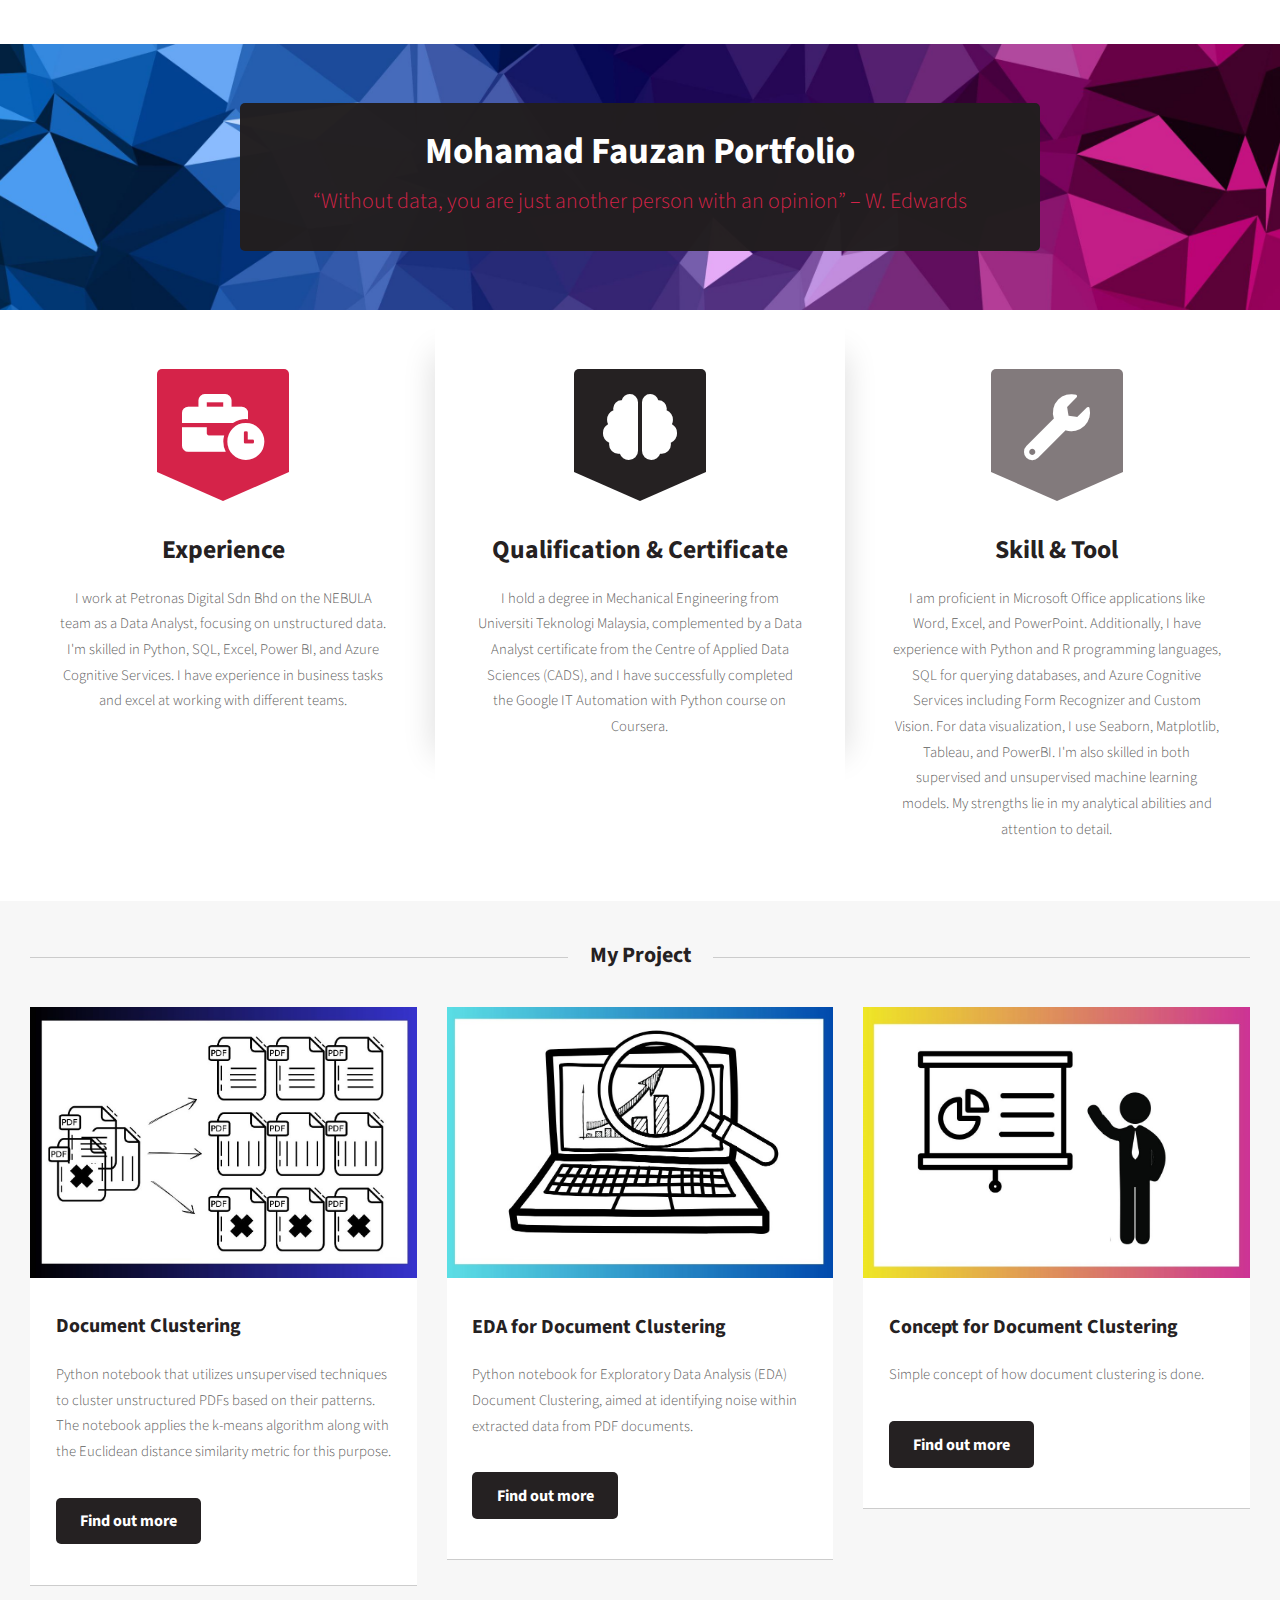
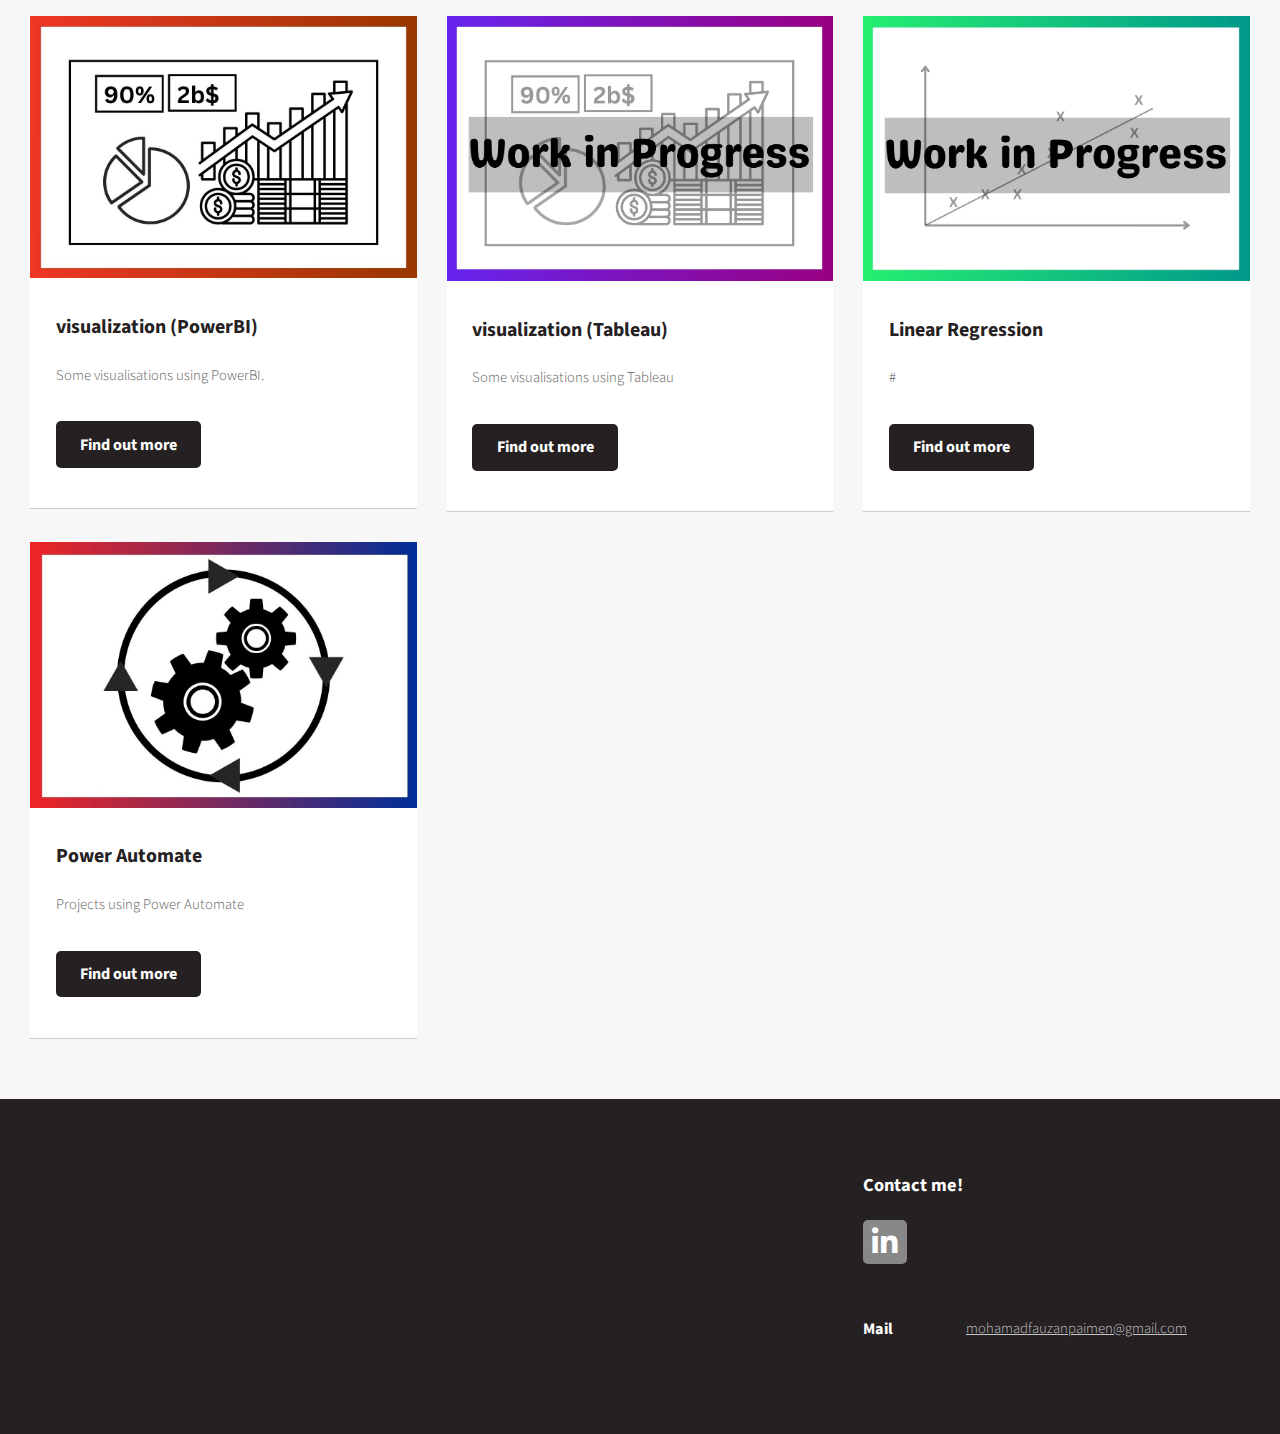
==== index.html @ 98f36741 "Add files via upload" ====
<!DOCTYPE HTML>
<!--
	Dopetrope by HTML5 UP
	html5up.net | @ajlkn
	Free for personal and commercial use under the CCA 3.0 license (html5up.net/license)
-->
<html>
	<head>
		<title>Fauzan's Portfolio</title>
		<meta charset="utf-8" />
		<meta name="viewport" content="width=device-width, initial-scale=1, user-scalable=no" />
		<link rel="stylesheet" href="assets/css/main.css" />
	</head>
	<body class="homepage is-preload">
		<div id="page-wrapper">

			<!-- Header -->
				<section id="header">
					<!-- Banner -->
						<section id="banner">
							<header>
								<h2>Mohamad Fauzan Portfolio</h2>
								<p>“Without data, you are just another person with an opinion” – W. Edwards</p>
							</header>
						</section>

					<!-- Intro -->
						<section id="intro" class="container">
							<div class="row">
								<div class="col-4 col-12-medium">
									<section class="first">
										<i class="icon solid featured fa-regular fa-business-time small-icon"></i>
										<header>
											<h2>Experience</h2>
										</header>
										<p>I work at Petronas Digital Sdn Bhd on the NEBULA team as a Data Analyst, focusing on unstructured data. I'm skilled in Python, SQL, Excel, Power BI, and Azure Cognitive Services. I have experience in business tasks and excel at working with different teams.</p>
									</section>
								</div>
								<div class="col-4 col-12-medium">
									<section class="middle">
										<i class="icon solid featured alt fa-sharp fa-solid fa-brain small-icon"></i>
										<header>
											<h2>Qualification & Certificate</h2>
										</header>
										<p>I hold a degree in Mechanical Engineering from Universiti Teknologi Malaysia, complemented by a Data Analyst certificate from the Centre of Applied Data Sciences (CADS), and I have successfully completed the Google IT Automation with Python course on Coursera.</p>
									</section>
								</div>
								<div class="col-4 col-12-medium">
									<section class="last">
										<i class="icon solid featured alt2 fa-wrench small-icon"></i>
										<header>
											<h2>Skill & Tool</h2>
										</header>
										<p>I am proficient in Microsoft Office applications like Word, Excel, and PowerPoint. Additionally, I have experience with Python and R programming languages, SQL for querying databases, and Azure Cognitive Services including Form Recognizer and Custom Vision. For data visualization, I use Seaborn, Matplotlib, Tableau, and PowerBI. I'm also skilled in both supervised and unsupervised machine learning models. My strengths lie in my analytical abilities and attention to detail.</p>
									</section>
								</div>
							</div>
						</section>

				</section>

			<!-- Main -->
				<section id="main">
					<div class="container">
						<div class="row">
							<div class="col-12">

								<!-- Portfolio -->
									<section>
										<header class="major">
											<h2>My Project</h2>
										</header>
										<div class="row">
											<div class="col-4 col-6-medium col-12-small">
												<section class="box">
													<a href="https://github.com/Fauzanpaimen/Clustering-a-PDF-form-based-on-text-and-coordinate/blob/main/README.md" class="image featured" target="_blank"><img src="images/pic02.jpg" alt="" /></a>
													<header>
														<h3>Document Clustering</h3>
													</header>
													<p>Python notebook that utilizes unsupervised techniques to cluster unstructured PDFs based on their patterns. The notebook applies the k-means algorithm along with the Euclidean distance similarity metric for this purpose.</p>
													<footer>
														<ul class="actions">
															<li><a href="https://github.com/Fauzanpaimen/Clustering-a-PDF-form-based-on-text-and-coordinate/blob/main/README.md" class="button alt" target="_blank">Find out more</a></li>
														</ul>
													</footer>
												</section>
											</div>
											<div class="col-4 col-6-medium col-12-small">
												<section class="box">
													<a href="https://github.com/Fauzanpaimen/Exploratory-Data-Analysis-Document-Clustering" class="image featured" target="_blank"><img src="images/pic03.jpg" alt="" /></a>
													<header>
														<h3>EDA for Document Clustering</h3>
													</header>
													<p>Python notebook for Exploratory Data Analysis (EDA) Document Clustering, aimed at identifying noise within extracted data from PDF documents.</p>
													<footer>
														<ul class="actions">
															<li><a href="https://github.com/Fauzanpaimen/Exploratory-Data-Analysis-Document-Clustering" class="button alt" target="_blank">Find out more</a></li>
														</ul>
													</footer>
												</section>
											</div>
											<div class="col-4 col-6-medium col-12-small">
												<section class="box">
													<a href="https://www.canva.com/design/DAF8WJlUKlk/ZVmdMDs8gLG-HhE18AHaGQ/view?utm_content=DAF8WJlUKlk&utm_campaign=designshare&utm_medium=link&utm_source=editor" class="image featured" target="_blank"><img src="images/pic04.jpg" alt="" /></a>
													<header>
														<h3>Concept for Document Clustering</h3>
													</header>
													<p>Simple concept of how document clustering is done.</p>
													<footer>
														<ul class="actions">
															<li><a href="https://www.canva.com/design/DAF8WJlUKlk/ZVmdMDs8gLG-HhE18AHaGQ/view?utm_content=DAF8WJlUKlk&utm_campaign=designshare&utm_medium=link&utm_source=editor" class="button alt" target="_blank">Find out more</a></li>
														</ul>
													</footer>
												</section>
											</div>
											<div class="col-4 col-6-medium col-12-small">
												<section class="box">
													<a href="#" class="image featured"><img src="images/pic05.jpg" alt="" /></a>
													<header>
														<h3>visualization (PowerBI)</h3>
													</header>
													<p>Some visualisations using PowerBI.</p>
													<footer>
														<ul class="actions">
															<li><a href="#" class="button alt">Find out more</a></li>
														</ul>
													</footer>
												</section>
											</div>
											<div class="col-4 col-6-medium col-12-small">
												<section class="box">
													<a href="#" class="image featured"><img src="images/pic06.jpg" alt="" /></a>
													<header>
														<h3>visualization (Tableau)</h3>
													</header>
													<p>Some visualisations using Tableau</p>
													<footer>
														<ul class="actions">
															<li><a href="#" class="button alt">Find out more</a></li>
														</ul>
													</footer>
												</section>
											</div>
											<div class="col-4 col-6-medium col-12-small">
												<section class="box">
													<a href="#" class="image featured"><img src="images/pic07.jpg" alt="" /></a>
													<header>
														<h3>Linear Regression</h3>
													</header>
													<p>#</p>
													<footer>
														<ul class="actions">
															<li><a href="#" class="button alt">Find out more</a></li>
														</ul>
													</footer>
												</section>
											</div>
											<div class="col-4 col-6-medium col-12-small">
												<section class="box">
													<a href="https://github.com/Fauzanpaimen/PowerAutomateprojects" class="image featured"><img src="images/pic07a.jpg" alt="" /></a>
													<header>
														<h3>Power Automate</h3>
													</header>
													<p>Projects using Power Automate</p>
													<footer>
														<ul class="actions">
															<li><a href="https://github.com/Fauzanpaimen/PowerAutomateprojects" class="button alt">Find out more</a></li>
														</ul>
													</footer>
												</section>
											</div>
										</div>
									</section>

							</div>
							<div class="col-12">

							
							</div>
						</div>
					</div>
				</section>

			<!-- Footer -->
				<section id="footer">
					<div class="container">
						<div class="row">
							<div class="col-8 col-12-medium">
					
							</div>
							<div class="col-4 col-12-medium">

							</div>
							<div class="col-4 col-6-medium col-12-small">

							</div>
							<div class="col-4 col-6-medium col-12-small">
								
							</div>
							<div class="col-4 col-12-medium">
								<section>
									<header>
										<h2>Contact me!</h2>
									</header>
									<ul class="social">
										<li><a class="icon brands fa-linkedin-in" href="https://www.linkedin.com/in/mohamadfauzanpaimen/" target="_blank"><span class="label" >LinkedIn</span></a></li>
									</ul>
									<ul class="contact">
										<li>
											<h3>Mail</h3>
											<p><a href="https://mail.google.com/mail/?view=cm&fs=1&to=mohamadfauzanpaimen@gmail.com" target="_blank">mohamadfauzanpaimen@gmail.com</a></p>
										</li>
									</ul>
								</section>
							</div>
							<div class="col-12">


							</div>
						</div>
					</div>
				</section>

		</div>

		<!-- Scripts -->
		    <script src="assets/js/jquery.min.js"></script>
			<script src="assets/js/jquery.dropotron.min.js"></script>
			<script src="assets/js/browser.min.js"></script>
			<script src="assets/js/breakpoints.min.js"></script>
			<script src="assets/js/util.js"></script>
			<script src="assets/js/main.js"></script>

	</body>
</html>
---- assets/css/main.css ----
@import url("fontawesome-all.min.css");
@import url("https://fonts.googleapis.com/css?family=Source+Sans+Pro:300,400,700,900,300italic");

/*
	Dopetrope by HTML5 UP
	html5up.net | @ajlkn
	Free for personal and commercial use under the CCA 3.0 license (html5up.net/license)
*/

html, body, div, span, applet, object,
iframe, h1, h2, h3, h4, h5, h6, p, blockquote,
pre, a, abbr, acronym, address, big, cite,
code, del, dfn, em, img, ins, kbd, q, s, samp,
small, strike, strong, sub, sup, tt, var, b,
u, i, center, dl, dt, dd, ol, ul, li, fieldset,
form, label, legend, table, caption, tbody,
tfoot, thead, tr, th, td, article, aside,
canvas, details, embed, figure, figcaption,
footer, header, hgroup, menu, output, ruby,
section, summary, time, mark, audio, video {
	margin: 0;
	padding: 0;
	border: 0;
	font-size: 100%;
	font: inherit;
	vertical-align: baseline;}

article, aside, details, figcaption, figure,
footer, header, hgroup, menu, section {
	display: block;}

body {
	line-height: 1;
}

ol, ul {
	list-style: none;
}

blockquote, q {
	quotes: none;
}

	blockquote:before, blockquote:after, q:before, q:after {
		content: '';
		content: none;
	}

table {
	border-collapse: collapse;
	border-spacing: 0;
}

body {
	-webkit-text-size-adjust: none;
}

mark {
	background-color: transparent;
	color: inherit;
}

input::-moz-focus-inner {
	border: 0;
	padding: 0;
}

input, select, textarea {
	-moz-appearance: none;
	-webkit-appearance: none;
	-ms-appearance: none;
	appearance: none;
}

/* Basic */

	html {
		box-sizing: border-box;
	}

	*, *:before, *:after {
		box-sizing: inherit;
	}

	body {
		background: #252122;
		background-image: url("images/bg02.png");
	}

		body.is-preload *, body.is-preload *:before, body.is-preload *:after {
			-moz-animation: none !important;
			-webkit-animation: none !important;
			-ms-animation: none !important;
			animation: none !important;
			-moz-transition: none !important;
			-webkit-transition: none !important;
			-ms-transition: none !important;
			transition: none !important;
		}

	body, input, textarea, select {
		font-family: 'Source Sans Pro';
		font-weight: 300;
		color: #5d5d5d;
		font-size: 14pt;
		line-height: 1.75em;
	}

	strong, b {
		color: #252122;
		font-weight: 400;
	}

	i, em {
		font-style: italic;
	}

	sub {
		position: relative;
		top: 0.5em;
		font-size: 0.8em;
	}

	sup {
		position: relative;
		top: -0.5em;
		font-size: 0.8em;
	}

	blockquote {
		border-left: solid 0.75em #dddddd;
		padding: 1em 0 1em 1.5em;
		font-style: italic;
	}

	h1, h2, h3, h4, h5, h6 {
		color: #252122;
		font-weight: 700;
	}

	h1 a, h2 a, h3 a, h4 a, h5 a, h6 a {
		color: inherit;
		text-decoration: none;
	}

	h2 {
		font-size: 1.5em;
	}

	h3 {
		font-size: 1.35em;
	}

	a {
		color: #d52349;
		text-decoration: underline;
	}

		a:hover {
			text-decoration: none;
		}

	br.clear {
		clear: both;
	}

	hr {
		border: 0;
		border-top: solid 1px #dddddd;
		height: 1px;
		margin: 2em 0 2em 0;
	}

	p, ul, ol, dl, table {
		margin-bottom: 2em;
	}

/* Container */

	.container {
		margin: 0 auto;
		max-width: 100%;
		width: 70em;
	}

		@media screen and (max-width: 1680px) {

			.container {
				width: 70em;
			}

		}

		@media screen and (max-width: 1280px) {

			.container {
				width: calc(100% - 60px);
			}

		}

		@media screen and (max-width: 980px) {

			.container {
				width: calc(100% - 80px);
			}

		}

		@media screen and (max-width: 736px) {

			.container {
				width: calc(100% - 40px);
			}

		}

/* Row */

	.row {
		display: flex;
		flex-wrap: wrap;
		box-sizing: border-box;
		align-items: stretch;
	}

		.row > * {
			box-sizing: border-box;
		}

		.row.gtr-uniform > * > :last-child {
			margin-bottom: 0;
		}

		.row.aln-left {
			justify-content: flex-start;
		}

		.row.aln-center {
			justify-content: center;
		}

		.row.aln-right {
			justify-content: flex-end;
		}

		.row.aln-top {
			align-items: flex-start;
		}

		.row.aln-middle {
			align-items: center;
		}

		.row.aln-bottom {
			align-items: flex-end;
		}

		.row > .imp {
			order: -1;
		}

		.row > .col-1 {
			width: 8.33333%;
		}

		.row > .off-1 {
			margin-left: 8.33333%;
		}

		.row > .col-2 {
			width: 16.66667%;
		}

		.row > .off-2 {
			margin-left: 16.66667%;
		}

		.row > .col-3 {
			width: 25%;
		}

		.row > .off-3 {
			margin-left: 25%;
		}

		.row > .col-4 {
			width: 33.33333%;
		}

		.row > .off-4 {
			margin-left: 33.33333%;
		}

		.row > .col-5 {
			width: 41.66667%;
		}

		.row > .off-5 {
			margin-left: 41.66667%;
		}

		.row > .col-6 {
			width: 50%;
		}

		.row > .off-6 {
			margin-left: 50%;
		}

		.row > .col-7 {
			width: 58.33333%;
		}

		.row > .off-7 {
			margin-left: 58.33333%;
		}

		.row > .col-8 {
			width: 66.66667%;
		}

		.row > .off-8 {
			margin-left: 66.66667%;
		}

		.row > .col-9 {
			width: 75%;
		}

		.row > .off-9 {
			margin-left: 75%;
		}

		.row > .col-10 {
			width: 83.33333%;
		}

		.row > .off-10 {
			margin-left: 83.33333%;
		}

		.row > .col-11 {
			width: 91.66667%;
		}

		.row > .off-11 {
			margin-left: 91.66667%;
		}

		.row > .col-12 {
			width: 100%;
		}

		.row > .off-12 {
			margin-left: 100%;
		}

		.row.gtr-0 {
			margin-top: 0px;
			margin-left: 0px;
		}

			.row.gtr-0 > * {
				padding: 0px 0 0 0px;
			}

			.row.gtr-0.gtr-uniform {
				margin-top: 0px;
			}

				.row.gtr-0.gtr-uniform > * {
					padding-top: 0px;
				}

		.row.gtr-25 {
			margin-top: -12.5px;
			margin-left: -12.5px;
		}

			.row.gtr-25 > * {
				padding: 12.5px 0 0 12.5px;
			}

			.row.gtr-25.gtr-uniform {
				margin-top: -12.5px;
			}

				.row.gtr-25.gtr-uniform > * {
					padding-top: 12.5px;
				}

		.row.gtr-50 {
			margin-top: -25px;
			margin-left: -25px;
		}

			.row.gtr-50 > * {
				padding: 25px 0 0 25px;
			}

			.row.gtr-50.gtr-uniform {
				margin-top: -25px;
			}

				.row.gtr-50.gtr-uniform > * {
					padding-top: 25px;
				}

		.row {
			margin-top: -50px;
			margin-left: -50px;
		}

			.row > * {
				padding: 50px 0 0 50px;
			}

			.row.gtr-uniform {
				margin-top: -50px;
			}

				.row.gtr-uniform > * {
					padding-top: 50px;
				}

		.row.gtr-150 {
			margin-top: -75px;
			margin-left: -75px;
		}

			.row.gtr-150 > * {
				padding: 75px 0 0 75px;
			}

			.row.gtr-150.gtr-uniform {
				margin-top: -75px;
			}

				.row.gtr-150.gtr-uniform > * {
					padding-top: 75px;
				}

		.row.gtr-200 {
			margin-top: -100px;
			margin-left: -100px;
		}

			.row.gtr-200 > * {
				padding: 100px 0 0 100px;
			}

			.row.gtr-200.gtr-uniform {
				margin-top: -100px;
			}

				.row.gtr-200.gtr-uniform > * {
					padding-top: 100px;
				}

		@media screen and (max-width: 1680px) {

			.row {
				display: flex;
				flex-wrap: wrap;
				box-sizing: border-box;
				align-items: stretch;
			}

				.row > * {
					box-sizing: border-box;
				}

				.row.gtr-uniform > * > :last-child {
					margin-bottom: 0;
				}

				.row.aln-left {
					justify-content: flex-start;
				}

				.row.aln-center {
					justify-content: center;
				}

				.row.aln-right {
					justify-content: flex-end;
				}

				.row.aln-top {
					align-items: flex-start;
				}

				.row.aln-middle {
					align-items: center;
				}

				.row.aln-bottom {
					align-items: flex-end;
				}

				.row > .imp-xlarge {
					order: -1;
				}

				.row > .col-1-xlarge {
					width: 8.33333%;
				}

				.row > .off-1-xlarge {
					margin-left: 8.33333%;
				}

				.row > .col-2-xlarge {
					width: 16.66667%;
				}

				.row > .off-2-xlarge {
					margin-left: 16.66667%;
				}

				.row > .col-3-xlarge {
					width: 25%;
				}

				.row > .off-3-xlarge {
					margin-left: 25%;
				}

				.row > .col-4-xlarge {
					width: 33.33333%;
				}

				.row > .off-4-xlarge {
					margin-left: 33.33333%;
				}

				.row > .col-5-xlarge {
					width: 41.66667%;
				}

				.row > .off-5-xlarge {
					margin-left: 41.66667%;
				}

				.row > .col-6-xlarge {
					width: 50%;
				}

				.row > .off-6-xlarge {
					margin-left: 50%;
				}

				.row > .col-7-xlarge {
					width: 58.33333%;
				}

				.row > .off-7-xlarge {
					margin-left: 58.33333%;
				}

				.row > .col-8-xlarge {
					width: 66.66667%;
				}

				.row > .off-8-xlarge {
					margin-left: 66.66667%;
				}

				.row > .col-9-xlarge {
					width: 75%;
				}

				.row > .off-9-xlarge {
					margin-left: 75%;
				}

				.row > .col-10-xlarge {
					width: 83.33333%;
				}

				.row > .off-10-xlarge {
					margin-left: 83.33333%;
				}

				.row > .col-11-xlarge {
					width: 91.66667%;
				}

				.row > .off-11-xlarge {
					margin-left: 91.66667%;
				}

				.row > .col-12-xlarge {
					width: 100%;
				}

				.row > .off-12-xlarge {
					margin-left: 100%;
				}

				.row.gtr-0 {
					margin-top: 0px;
					margin-left: 0px;
				}

					.row.gtr-0 > * {
						padding: 0px 0 0 0px;
					}

					.row.gtr-0.gtr-uniform {
						margin-top: 0px;
					}

						.row.gtr-0.gtr-uniform > * {
							padding-top: 0px;
						}

				.row.gtr-25 {
					margin-top: -12.5px;
					margin-left: -12.5px;
				}

					.row.gtr-25 > * {
						padding: 12.5px 0 0 12.5px;
					}

					.row.gtr-25.gtr-uniform {
						margin-top: -12.5px;
					}

						.row.gtr-25.gtr-uniform > * {
							padding-top: 12.5px;
						}

				.row.gtr-50 {
					margin-top: -25px;
					margin-left: -25px;
				}

					.row.gtr-50 > * {
						padding: 25px 0 0 25px;
					}

					.row.gtr-50.gtr-uniform {
						margin-top: -25px;
					}

						.row.gtr-50.gtr-uniform > * {
							padding-top: 25px;
						}

				.row {
					margin-top: -50px;
					margin-left: -50px;
				}

					.row > * {
						padding: 50px 0 0 50px;
					}

					.row.gtr-uniform {
						margin-top: -50px;
					}

						.row.gtr-uniform > * {
							padding-top: 50px;
						}

				.row.gtr-150 {
					margin-top: -75px;
					margin-left: -75px;
				}

					.row.gtr-150 > * {
						padding: 75px 0 0 75px;
					}

					.row.gtr-150.gtr-uniform {
						margin-top: -75px;
					}

						.row.gtr-150.gtr-uniform > * {
							padding-top: 75px;
						}

				.row.gtr-200 {
					margin-top: -100px;
					margin-left: -100px;
				}

					.row.gtr-200 > * {
						padding: 100px 0 0 100px;
					}

					.row.gtr-200.gtr-uniform {
						margin-top: -100px;
					}

						.row.gtr-200.gtr-uniform > * {
							padding-top: 100px;
						}

		}

		@media screen and (max-width: 1280px) {

			.row {
				display: flex;
				flex-wrap: wrap;
				box-sizing: border-box;
				align-items: stretch;
			}

				.row > * {
					box-sizing: border-box;
				}

				.row.gtr-uniform > * > :last-child {
					margin-bottom: 0;
				}

				.row.aln-left {
					justify-content: flex-start;
				}

				.row.aln-center {
					justify-content: center;
				}

				.row.aln-right {
					justify-content: flex-end;
				}

				.row.aln-top {
					align-items: flex-start;
				}

				.row.aln-middle {
					align-items: center;
				}

				.row.aln-bottom {
					align-items: flex-end;
				}

				.row > .imp-large {
					order: -1;
				}

				.row > .col-1-large {
					width: 8.33333%;
				}

				.row > .off-1-large {
					margin-left: 8.33333%;
				}

				.row > .col-2-large {
					width: 16.66667%;
				}

				.row > .off-2-large {
					margin-left: 16.66667%;
				}

				.row > .col-3-large {
					width: 25%;
				}

				.row > .off-3-large {
					margin-left: 25%;
				}

				.row > .col-4-large {
					width: 33.33333%;
				}

				.row > .off-4-large {
					margin-left: 33.33333%;
				}

				.row > .col-5-large {
					width: 41.66667%;
				}

				.row > .off-5-large {
					margin-left: 41.66667%;
				}

				.row > .col-6-large {
					width: 50%;
				}

				.row > .off-6-large {
					margin-left: 50%;
				}

				.row > .col-7-large {
					width: 58.33333%;
				}

				.row > .off-7-large {
					margin-left: 58.33333%;
				}

				.row > .col-8-large {
					width: 66.66667%;
				}

				.row > .off-8-large {
					margin-left: 66.66667%;
				}

				.row > .col-9-large {
					width: 75%;
				}

				.row > .off-9-large {
					margin-left: 75%;
				}

				.row > .col-10-large {
					width: 83.33333%;
				}

				.row > .off-10-large {
					margin-left: 83.33333%;
				}

				.row > .col-11-large {
					width: 91.66667%;
				}

				.row > .off-11-large {
					margin-left: 91.66667%;
				}

				.row > .col-12-large {
					width: 100%;
				}

				.row > .off-12-large {
					margin-left: 100%;
				}

				.row.gtr-0 {
					margin-top: 0px;
					margin-left: 0px;
				}

					.row.gtr-0 > * {
						padding: 0px 0 0 0px;
					}

					.row.gtr-0.gtr-uniform {
						margin-top: 0px;
					}

						.row.gtr-0.gtr-uniform > * {
							padding-top: 0px;
						}

				.row.gtr-25 {
					margin-top: -7.5px;
					margin-left: -7.5px;
				}

					.row.gtr-25 > * {
						padding: 7.5px 0 0 7.5px;
					}

					.row.gtr-25.gtr-uniform {
						margin-top: -7.5px;
					}

						.row.gtr-25.gtr-uniform > * {
							padding-top: 7.5px;
						}

				.row.gtr-50 {
					margin-top: -15px;
					margin-left: -15px;
				}

					.row.gtr-50 > * {
						padding: 15px 0 0 15px;
					}

					.row.gtr-50.gtr-uniform {
						margin-top: -15px;
					}

						.row.gtr-50.gtr-uniform > * {
							padding-top: 15px;
						}

				.row {
					margin-top: -30px;
					margin-left: -30px;
				}

					.row > * {
						padding: 30px 0 0 30px;
					}

					.row.gtr-uniform {
						margin-top: -30px;
					}

						.row.gtr-uniform > * {
							padding-top: 30px;
						}

				.row.gtr-150 {
					margin-top: -45px;
					margin-left: -45px;
				}

					.row.gtr-150 > * {
						padding: 45px 0 0 45px;
					}

					.row.gtr-150.gtr-uniform {
						margin-top: -45px;
					}

						.row.gtr-150.gtr-uniform > * {
							padding-top: 45px;
						}

				.row.gtr-200 {
					margin-top: -60px;
					margin-left: -60px;
				}

					.row.gtr-200 > * {
						padding: 60px 0 0 60px;
					}

					.row.gtr-200.gtr-uniform {
						margin-top: -60px;
					}

						.row.gtr-200.gtr-uniform > * {
							padding-top: 60px;
						}

		}

		@media screen and (max-width: 980px) {

			.row {
				display: flex;
				flex-wrap: wrap;
				box-sizing: border-box;
				align-items: stretch;
			}

				.row > * {
					box-sizing: border-box;
				}

				.row.gtr-uniform > * > :last-child {
					margin-bottom: 0;
				}

				.row.aln-left {
					justify-content: flex-start;
				}

				.row.aln-center {
					justify-content: center;
				}

				.row.aln-right {
					justify-content: flex-end;
				}

				.row.aln-top {
					align-items: flex-start;
				}

				.row.aln-middle {
					align-items: center;
				}

				.row.aln-bottom {
					align-items: flex-end;
				}

				.row > .imp-medium {
					order: -1;
				}

				.row > .col-1-medium {
					width: 8.33333%;
				}

				.row > .off-1-medium {
					margin-left: 8.33333%;
				}

				.row > .col-2-medium {
					width: 16.66667%;
				}

				.row > .off-2-medium {
					margin-left: 16.66667%;
				}

				.row > .col-3-medium {
					width: 25%;
				}

				.row > .off-3-medium {
					margin-left: 25%;
				}

				.row > .col-4-medium {
					width: 33.33333%;
				}

				.row > .off-4-medium {
					margin-left: 33.33333%;
				}

				.row > .col-5-medium {
					width: 41.66667%;
				}

				.row > .off-5-medium {
					margin-left: 41.66667%;
				}

				.row > .col-6-medium {
					width: 50%;
				}

				.row > .off-6-medium {
					margin-left: 50%;
				}

				.row > .col-7-medium {
					width: 58.33333%;
				}

				.row > .off-7-medium {
					margin-left: 58.33333%;
				}

				.row > .col-8-medium {
					width: 66.66667%;
				}

				.row > .off-8-medium {
					margin-left: 66.66667%;
				}

				.row > .col-9-medium {
					width: 75%;
				}

				.row > .off-9-medium {
					margin-left: 75%;
				}

				.row > .col-10-medium {
					width: 83.33333%;
				}

				.row > .off-10-medium {
					margin-left: 83.33333%;
				}

				.row > .col-11-medium {
					width: 91.66667%;
				}

				.row > .off-11-medium {
					margin-left: 91.66667%;
				}

				.row > .col-12-medium {
					width: 100%;
				}

				.row > .off-12-medium {
					margin-left: 100%;
				}

				.row.gtr-0 {
					margin-top: 0px;
					margin-left: 0px;
				}

					.row.gtr-0 > * {
						padding: 0px 0 0 0px;
					}

					.row.gtr-0.gtr-uniform {
						margin-top: 0px;
					}

						.row.gtr-0.gtr-uniform > * {
							padding-top: 0px;
						}

				.row.gtr-25 {
					margin-top: -10px;
					margin-left: -10px;
				}

					.row.gtr-25 > * {
						padding: 10px 0 0 10px;
					}

					.row.gtr-25.gtr-uniform {
						margin-top: -10px;
					}

						.row.gtr-25.gtr-uniform > * {
							padding-top: 10px;
						}

				.row.gtr-50 {
					margin-top: -20px;
					margin-left: -20px;
				}

					.row.gtr-50 > * {
						padding: 20px 0 0 20px;
					}

					.row.gtr-50.gtr-uniform {
						margin-top: -20px;
					}

						.row.gtr-50.gtr-uniform > * {
							padding-top: 20px;
						}

				.row {
					margin-top: -40px;
					margin-left: -40px;
				}

					.row > * {
						padding: 40px 0 0 40px;
					}

					.row.gtr-uniform {
						margin-top: -40px;
					}

						.row.gtr-uniform > * {
							padding-top: 40px;
						}

				.row.gtr-150 {
					margin-top: -60px;
					margin-left: -60px;
				}

					.row.gtr-150 > * {
						padding: 60px 0 0 60px;
					}

					.row.gtr-150.gtr-uniform {
						margin-top: -60px;
					}

						.row.gtr-150.gtr-uniform > * {
							padding-top: 60px;
						}

				.row.gtr-200 {
					margin-top: -80px;
					margin-left: -80px;
				}

					.row.gtr-200 > * {
						padding: 80px 0 0 80px;
					}

					.row.gtr-200.gtr-uniform {
						margin-top: -80px;
					}

						.row.gtr-200.gtr-uniform > * {
							padding-top: 80px;
						}

		}

		@media screen and (max-width: 736px) {

			.row {
				display: flex;
				flex-wrap: wrap;
				box-sizing: border-box;
				align-items: stretch;
			}

				.row > * {
					box-sizing: border-box;
				}

				.row.gtr-uniform > * > :last-child {
					margin-bottom: 0;
				}

				.row.aln-left {
					justify-content: flex-start;
				}

				.row.aln-center {
					justify-content: center;
				}

				.row.aln-right {
					justify-content: flex-end;
				}

				.row.aln-top {
					align-items: flex-start;
				}

				.row.aln-middle {
					align-items: center;
				}

				.row.aln-bottom {
					align-items: flex-end;
				}

				.row > .imp-small {
					order: -1;
				}

				.row > .col-1-small {
					width: 8.33333%;
				}

				.row > .off-1-small {
					margin-left: 8.33333%;
				}

				.row > .col-2-small {
					width: 16.66667%;
				}

				.row > .off-2-small {
					margin-left: 16.66667%;
				}

				.row > .col-3-small {
					width: 25%;
				}

				.row > .off-3-small {
					margin-left: 25%;
				}

				.row > .col-4-small {
					width: 33.33333%;
				}

				.row > .off-4-small {
					margin-left: 33.33333%;
				}

				.row > .col-5-small {
					width: 41.66667%;
				}

				.row > .off-5-small {
					margin-left: 41.66667%;
				}

				.row > .col-6-small {
					width: 50%;
				}

				.row > .off-6-small {
					margin-left: 50%;
				}

				.row > .col-7-small {
					width: 58.33333%;
				}

				.row > .off-7-small {
					margin-left: 58.33333%;
				}

				.row > .col-8-small {
					width: 66.66667%;
				}

				.row > .off-8-small {
					margin-left: 66.66667%;
				}

				.row > .col-9-small {
					width: 75%;
				}

				.row > .off-9-small {
					margin-left: 75%;
				}

				.row > .col-10-small {
					width: 83.33333%;
				}

				.row > .off-10-small {
					margin-left: 83.33333%;
				}

				.row > .col-11-small {
					width: 91.66667%;
				}

				.row > .off-11-small {
					margin-left: 91.66667%;
				}

				.row > .col-12-small {
					width: 100%;
				}

				.row > .off-12-small {
					margin-left: 100%;
				}

				.row.gtr-0 {
					margin-top: 0px;
					margin-left: 0px;
				}

					.row.gtr-0 > * {
						padding: 0px 0 0 0px;
					}

					.row.gtr-0.gtr-uniform {
						margin-top: 0px;
					}

						.row.gtr-0.gtr-uniform > * {
							padding-top: 0px;
						}

				.row.gtr-25 {
					margin-top: -5px;
					margin-left: -5px;
				}

					.row.gtr-25 > * {
						padding: 5px 0 0 5px;
					}

					.row.gtr-25.gtr-uniform {
						margin-top: -5px;
					}

						.row.gtr-25.gtr-uniform > * {
							padding-top: 5px;
						}

				.row.gtr-50 {
					margin-top: -10px;
					margin-left: -10px;
				}

					.row.gtr-50 > * {
						padding: 10px 0 0 10px;
					}

					.row.gtr-50.gtr-uniform {
						margin-top: -10px;
					}

						.row.gtr-50.gtr-uniform > * {
							padding-top: 10px;
						}

				.row {
					margin-top: -20px;
					margin-left: -20px;
				}

					.row > * {
						padding: 20px 0 0 20px;
					}

					.row.gtr-uniform {
						margin-top: -20px;
					}

						.row.gtr-uniform > * {
							padding-top: 20px;
						}

				.row.gtr-150 {
					margin-top: -30px;
					margin-left: -30px;
				}

					.row.gtr-150 > * {
						padding: 30px 0 0 30px;
					}

					.row.gtr-150.gtr-uniform {
						margin-top: -30px;
					}

						.row.gtr-150.gtr-uniform > * {
							padding-top: 30px;
						}

				.row.gtr-200 {
					margin-top: -40px;
					margin-left: -40px;
				}

					.row.gtr-200 > * {
						padding: 40px 0 0 40px;
					}

					.row.gtr-200.gtr-uniform {
						margin-top: -40px;
					}

						.row.gtr-200.gtr-uniform > * {
							padding-top: 40px;
						}

		}

/* Form */

	form label {
		display: block;
		color: #252122;
		font-weight: 400;
		margin: 0 0 0.5em 0;
	}

	form input[type=text],
	form input[type=email],
	form input[type=password],
	form select,
	form textarea {
		-webkit-appearance: none;
		display: block;
		border: 0;
		padding: 0.75em 1em;
		font-size: 1em;
		border-radius: 5px;
		border: solid 1px #dddddd;
		background: #fff;
		width: 100%;
	}

		form input[type=text]:focus,
		form input[type=email]:focus,
		form input[type=password]:focus,
		form select:focus,
		form textarea:focus {
			box-shadow: inset 0px 0px 1px 1px #43bff0;
		}

	form textarea {
		height: 15em;
	}

	form ::-webkit-input-placeholder {
		color: #555 !important;
	}

	form :-moz-placeholder {
		color: #555 !important;
	}

	form ::-moz-placeholder {
		color: #555 !important;
	}

	form :-ms-input-placeholder {
		color: #555 !important;
	}

	form ::-moz-focus-inner {
		border: 0;
	}

/* Tables */

	table {
		width: 100%;
	}

		table tr {
			border-top: solid 1px #dddddd;
		}

			table tr:first-child {
				border-top: 0;
			}

		table td {
			padding: 0.5em 1em 0.5em 1em;
		}

		table th {
			text-align: left;
			padding: 0.5em 1em 0.5em 1em;
			font-weight: 700;
			margin: 0 0 1em 0;
		}

		table thead {
			border-bottom: solid 2px #dddddd;
		}

/* Section/Article */

	section, article {
		margin-bottom: 2.5em;
	}

		section > :last-child, section:last-child, article > :last-child, article:last-child {
			margin-bottom: 0;
		}

	header {
		margin: 0 0 1.5em 0;
	}

		header > p {
			display: block;
			font-style: italic;
			margin: 0.5em 0 0 0;
			padding-bottom: 0.5em;
		}

		header.major {
			position: relative;
			text-align: center;
			border-top: solid 1px #ccc;
			top: 1em;
			margin: 0 0 3em 0;
		}

			header.major h2 {
				background: #fff;
				position: relative;
				top: -0.65em;
				display: inline;
				margin: 0;
				padding: 0 1em 0 1em;
			}

	footer {
		margin: 2.25em 0 0 0;
	}

/* Box */

	.box {
		background: #ffffff;
		border-bottom: solid 1px #ccc;
		padding: 2.75em 1.75em 2.75em 1.75em;
	}

		.box .image.featured {
			position: relative;
			width: auto;
			left: 1.75em;
			top: 1.75em;
			margin: -4.5em 0 4.25em -3.5em;
		}

		.box.post header {
			padding-top: 1em;
			margin: 0 0 2em 0;
		}

		.box.post h2 {
			font-size: 2.5em;
			letter-spacing: -0.015em;
		}

		.box.post header > p {
			margin-top: 1.25em;
			font-size: 1.25em;
		}

		.box footer ul.actions {
			margin-bottom: 0;
		}

/* Button */

	input[type="button"],
	input[type="submit"],
	input[type="reset"],
	button,
	.button {
		-webkit-appearance: none;
		display: inline-block;
		text-decoration: none;
		cursor: pointer;
		border: 0;
		border-radius: 5px;
		background: #d52349;
		color: #fff !important;
		font-weight: 700;
		outline: 0;
		font-size: 1.1em;
		padding: 0.65em 1.5em 0.65em 1.5em;
		text-align: center;
		-moz-transition: background-color .25s ease-in-out;
		-webkit-transition: background-color .25s ease-in-out;
		-ms-transition: background-color .25s ease-in-out;
		transition: background-color .25s ease-in-out;
	}

		input[type="button"]:hover,
		input[type="submit"]:hover,
		input[type="reset"]:hover,
		button:hover,
		.button:hover {
			background: #e53359;
		}

		input[type="button"]:active,
		input[type="submit"]:active,
		input[type="reset"]:active,
		button:active,
		.button:active {
			background: #c51349;
		}

		input[type="button"].alt,
		input[type="submit"].alt,
		input[type="reset"].alt,
		button.alt,
		.button.alt {
			background: #252122;
		}

			input[type="button"].alt:hover,
			input[type="submit"].alt:hover,
			input[type="reset"].alt:hover,
			button.alt:hover,
			.button.alt:hover {
				background: #353132;
			}

			input[type="button"].alt:active,
			input[type="submit"].alt:active,
			input[type="reset"].alt:active,
			button.alt:active,
			.button.alt:active {
				background: #151112;
			}

		input[type="button"].icon:before,
		input[type="submit"].icon:before,
		input[type="reset"].icon:before,
		button.icon:before,
		.button.icon:before {
			opacity: 0.35;
			position: relative;
			top: 0.05em;
			margin-right: 0.75em;
		}

		input[type="button"].large,
		input[type="submit"].large,
		input[type="reset"].large,
		button.large,
		.button.large {
			font-size: 1.5em;
			padding: 0.75em 1.5em 0.75em 1.5em;
		}

/* Image */

	.image {
		display: inline-block;
		outline: 0;
	}

		.image img {
			display: block;
			width: 100%;
		}

		.image.centered {
			display: block;
			margin: 0 0 2em 0;
		}

			.image.centered img {
				margin: 0 auto;
				width: auto;
			}

		.image.featured {
			display: block;
			width: 100%;
			margin: 0 0 2em 0;
		}

		.image.left {
			float: left;
			margin: 0 2em 2em 0;
		}

/* List */

	ul {
		list-style: disc;
		padding-left: 1em;
	}

		ul li {
			padding-left: 0.5em;
		}

	ol {
		list-style: decimal;
		padding-left: 1.25em;
	}

		ol li {
			padding-left: 0.25em;
		}

/* Actions */

	ul.actions {
		list-style: none;
		padding-left: 0;
	}

		ul.actions li {
			display: inline-block;
			margin-left: 1em;
			padding-left: 0;
		}

			ul.actions li:first-child {
				margin-left: 0;
			}

/* Links */

	ul.links {
		list-style: none;
		padding-left: 0;
	}

		ul.links li {
			display: inline-block;
			border-left: solid 1px rgba(255, 255, 255, 0.05);
			padding: 0 0 0 1em;
			margin: 0 0 0 1em;
		}

			ul.links li:first-child {
				border-left: 0;
				padding-left: 0;
				margin-left: 0;
			}

/* Contact */

	ul.contact {
		list-style: none;
		padding-left: 0;
	}

		ul.contact li {
			position: relative;
			border-top: solid 1px #ddd;
			padding: 1.3em 0 1.3em 7em;
		}

			ul.contact li h3 {
				position: absolute;
				left: 0;
				top: 1.3em;
				font-size: 1.1em;
			}

			ul.contact li p {
				margin: 0;
			}

			ul.contact li:first-child {
				padding-top: 0;
				border-top: 0;
			}

				ul.contact li:first-child h3 {
					top: 0;
				}

/* Dates */

	ul.dates {
		list-style: none;
		padding-left: 0;
	}

		ul.dates li {
			position: relative;
			border-top: solid 1px #ddd;
			padding: 1.3em 0 1.3em 6.75em;
		}

		ul.dates .date {
			display: block;
			position: absolute;
			left: 0;
			top: 1.3em;
			background-color: #d52349;
			height: 3.5em;
			text-align: center;
			color: #fff;
			line-height: 1em;
			border-top-left-radius: 5px;
			border-bottom-left-radius: 5px;
			padding: 0.5em 0.75em 0 1em;
		}

			ul.dates .date:after {
				content: '';
				position: absolute;
				bottom: 0;
				right: -1.2em;
				border-left: solid 1.25em #d52349;
				border-top: solid 1.8em transparent;
				border-bottom: solid 1.8em transparent;
			}

			ul.dates .date strong {
				display: block;
				font-size: 1.75em;
				padding-top: 0.15em;
			}

		ul.dates h3 {
			font-size: 1.1em;
		}

		ul.dates p {
			margin: 0;
		}

		ul.dates li:first-child {
			border-top: 0;
			padding-top: 0;
		}

			ul.dates li:first-child .date {
				top: 0;
			}

/* Divided */

	ul.divided {
		list-style: none;
		padding-left: 0;
	}

		ul.divided li {
			border-top: solid 1px #ddd;
			padding: 1em 0 1em 0;
		}

			ul.divided li:first-child {
				border-top: 0;
				padding-top: 0;
			}

/* Social */

	ul.social {
		list-style: none;
		padding-left: 0;
		overflow: hidden;
		cursor: default;
		margin: 0 0 3.25em 0;
	}

		ul.social li {
			display: inline-block;
			padding-left: 0;
			margin-left: 0.75em;
		}

			ul.social li:first-child {
				margin-left: 0;
			}

			ul.social li a {
				display: inline-block;
				width: 3em;
				height: 3em;
				text-align: center;
				border-radius: 5px;
				background: #888;
				-moz-transition: background-color .25s ease-in-out;
				-webkit-transition: background-color .25s ease-in-out;
				-ms-transition: background-color .25s ease-in-out;
				transition: background-color .25s ease-in-out;
			}

				ul.social li a:before {
					color: #fff;
					font-size: 2em;
					line-height: 1.5em;
				}

				ul.social li a.fa-facebook {
					background: #006599;
				}

					ul.social li a.fa-facebook:hover {
						background: #006599;
					}

				ul.social li a.fa-twitter {
					background: #2daae4;
				}

					ul.social li a.fa-twitter:hover {
						background: #3dbaf4;
					}

				ul.social li a.fa-dribbble {
					background: #c4376b;
				}

					ul.social li a.fa-dribbble:hover {
						background: #d4477b;
					}

				ul.social li a.fa-linkedin {
					background: #006599;
				}

					ul.social li a.fa-linkedin:hover {
						background: #1075a9;
					}

				ul.social li a.fa-tumblr {
					background: #2b4661;
				}

					ul.social li a.fa-tumblr:hover {
						background: #3b5671;
					}

				ul.social li a.fa-google-plus {
					background: #da2713;
				}

					ul.social li a.fa-google-plus:hover {
						background: #ea3723;
					}

/* Icons */

	.icon {
		text-decoration: none;
		position: relative;
		text-decoration: none;
	}

		.icon:before {
			-moz-osx-font-smoothing: grayscale;
			-webkit-font-smoothing: antialiased;
			display: inline-block;
			font-style: normal;
			font-variant: normal;
			text-rendering: auto;
			line-height: 1;
			text-transform: none !important;
			font-family: 'Font Awesome 5 Free';
			font-weight: 400;
		}

		.icon.solid:before {
			font-weight: 900;
		}

		.icon.brands:before {
			font-family: 'Font Awesome 5 Brands';
		}

		.icon:before {
			line-height: inherit;
		}

		.icon > .label {
			display: none;
		}

		.icon.featured {
			position: relative;
			display: inline-block;
			background-color: #d52349;
			width: 9em;
			padding: 1.75em 0 0.75em 0;
			border-top-left-radius: 5px;
			border-top-right-radius: 5px;
			margin: 0 0 4.5em 0;
			cursor: default;
		}

			.icon.featured:before {
				font-size: 4.5em;
				line-height: 1em;
				color: #fff;
			}

			.icon.featured:after {
				content: '';
				position: absolute;
				bottom: -1.95em;
				left: 0;
				border-top: solid 2em #d52349;
				border-left: solid 4.5em transparent;
				border-right: solid 4.5em transparent;
			}

			.icon.featured.alt {
				background-color: #252122;
			}

				.icon.featured.alt:after {
					border-top-color: #252122;
				}

			.icon.featured.alt2 {
				background-color: #827a7c;
			}

				.icon.featured.alt2:after {
					border-top-color: #827a7c;
				}

/* Page Wrapper */

	#page-wrapper > section {
		margin-bottom: 0;
	}

/* Header */

	#header {
		position: relative;
		background: #ffffff;
		padding: 1em 0 4em 0;
		text-align: center;
		margin-bottom: 0;
	}

/* Banner */

	#banner {
		background: #ffffff url("../../images/03.jpg");
		background-position: center center;
		background-size: auto 100%;
		background-repeat: no-repeat;
		text-align: center;
		position: relative;
		padding: 6em 0;
		margin: 3em 0 0 0;
	}

		#banner header {
			background-color: rgba(34, 30, 31, 0.98);
			display: inline-block;
			padding: 2.5em 5em;
			border-radius: 5px;
		}

			#banner header h2 {
				color: #fff;
				font-weight: 700;
				font-size: 2.5em;
				margin: 0 0 0.65em 0;
			}

			#banner header p {
				color: #d52349;
				padding: 0;
				font-style: normal;
				margin: 0;
				font-size: 1.5em;
			}

/* Intro */

	#intro {
		text-align: center;
		overflow: hidden;
	}

		#intro section {
			margin: 3em 0;
			padding: 2.5em 0;
		}

		#intro h2 {
			font-size: 1.75em;
		}

		#intro p {
			margin: 0;
		}

		#intro .middle {
			position: relative;
			z-index: 1;
		}

			#intro .middle:before {
				content: '';
				width: 32px;
				height: 100%;
				position: absolute;
				left: -24px;
				top: 0;
				display: block;
				z-index: -1;
				box-shadow: 32px 0 0 0 #fff, 0 -32px 0 0 #fff, 0 32px 0 0 #fff, 32px 32px 0 0 #fff, 32px -32px 0 0 #fff, 0 0 32px 0 rgba(0, 0, 0, 0.15);
			}

			#intro .middle:after {
				content: '';
				width: 32px;
				height: 100%;
				position: absolute;
				right: -24px;
				top: 0;
				display: block;
				z-index: -1;
				box-shadow: -32px 0 0 0 #fff, 0 -32px 0 0 #fff, 0 32px 0 0 #fff, -32px 32px 0 0 #fff, -32px -32px 0 0 #fff, 0 0 32px 0 rgba(0, 0, 0, 0.15);
			}

		#intro .button {
			min-width: 12em;
		}

		#intro footer {
			margin: 0;
		}

/* Main */

	#main {
		position: relative;
		background: #f7f7f7 url("images/bg02.png");
		padding: 4em 0 4em 0;
	}

		#main:before {
			content: '';
			position: absolute;
			top: 0;
			left: 0;
			width: 100%;
			background: url("images/bg01.png");
			background-size: 100% 100%;
			z-index: 0;
			opacity: 0.1;
		}

		#main .major h2 {
			background: #f7f7f7 url("images/bg02.png");
		}

/* Footer */

	#footer {
		position: relative;
		color: #858484;
		padding: 0.5em 0;
	}

		#footer:before {
			content: '';
			position: absolute;
			top: 0;
			left: 0;
			width: 100%;
			background: url("images/bg01.png");
			background-size: 100% 100%;
			z-index: 0;
			opacity: 0.5;
		}

		#footer a {
			color: #c5c4c4;
		}

		#footer h2, #footer h3, #footer h4, #footer h5, #footer h6, #footer strong, #footer b {
			color: #fff;
		}

			#footer h2 a, #footer h3 a, #footer h4 a, #footer h5 a, #footer h6 a, #footer strong a, #footer b a {
				color: inherit;
			}

		#footer ul.contact li,
		#footer ul.dates li,
		#footer ul.divided li {
			border-top-color: #353434;
			border-top-color: rgba(255, 255, 255, 0.05);
		}

		#footer header {
			margin: 0 0 3em 0;
		}

			#footer header h2 {
				font-size: 1.75em;
			}

/* Copyright */

	#copyright {
		text-align: center;
		margin: 3em 0 2em 0;
	}

		#copyright ul.links {
			display: inline-block;
			background: #2C2929;
			background: rgba(255, 255, 255, 0.05);
			border-radius: 5px;
			margin: 0;
			padding: 0.85em 2.25em 0.85em 2.25em;
		}

/* XLarge */

	@media screen and (max-width: 1680px) {

		/* Basic */

			body, input, textarea, select {
				font-size: 12pt;
			}

	}

/* Large */

	@media screen and (max-width: 1280px) {

		/* Basic */

			body, input, textarea, select {
				font-size: 11pt;
			}

		/* Section/Article */

			header.major {
				margin: 0.75em 0 2.5em 0;
			}

				header.major h2 {
					padding: 0 1em 0 1em;
				}

		/* Social */

			ul.social li {
				margin: 0 0 0.25em 0.75em;
			}

		/* Header */

			#header {
				padding: 0.01em 0 0.01em 0;
			}

		/* Banner */

			#banner {
				padding: 4em 0;
				margin: 3em 0 0 0;
			}

		/* Intro */

			#intro {
				padding: 0;
			}

				#intro section {
					padding: 1em 2em;
				}

				#intro .middle:before {
					left: -12px;
				}

				#intro .middle:after {
					right: -12px;
				}

		/* Main */

			#main {
				padding: 30px 0;
			}

		/* Footer */

			#footer {
				padding: 3em 0;
			}

				#footer:before {
					height: 2.5em;
				}

				#footer header {
					margin: 0 0 1.5em 0;
				}

					#footer header h2 {
						font-size: 1.25em;
					}

		/* Copyright */

			#copyright {
				margin: 0;
			}

	}

/* Medium */


	@media screen and (max-width: 980px) {

		/* Basic */

			html, body {
				overflow-x: hidden;
			}

		/* Box */

			.box footer ul.actions li {
				margin: 1em 0 0 0;
				display: block;
			}

				.box footer ul.actions li .button {
					width: 100%;
				}

				.box footer ul.actions li:first-child {
					margin-top: 0;
				}

		/* Header */

			#header {
				padding: 3.5em 0 3em 0;
			}


		/* Intro */

			#intro {
				padding: 3em 0 0 0;
			}

				#intro section {
					position: relative;
					border-top: solid 1px #dfdfdf;
					margin: 0;
					padding: 40px 0 0 0;
				}

					#intro section.first {
						border-top: 0;
						padding-top: 0;
					}

					#intro section p {
						margin: 0;
					}

				#intro .middle:before, #intro .middle:after {
					display: none;
				}

				#intro footer {
					padding: 3em 0 0 0;
				}

					#intro footer ul.actions {
						margin-bottom: 0;
					}

		/* Main */

			#main {
				padding: 40px 0;
			}

		/* Copyright */

			#copyright ul.links {
				display: block;
			}

		

/* Inside your CSS file */
    .small-icon {
    font-size: 0.5em; /* Adjust the value as needed */
    }
/* Small */
    
	@media screen and (max-width: 736px) {

		/* Basic */

			body, input, textarea, select {
				font-size: 11pt;
			}

			h2, h3, h4, h5, h6 {
				font-size: 1.25em;
			}

		/* Button */

			input[type="button"].large,
			input[type="submit"].large,
			input[type="reset"].large,
			button.large,
			.button.large {
				font-size: 1.1em;
				padding: 0.65em 1.5em 0.65em 1.5em;
			}

		/* Actions */

			ul.actions li {
				margin: 1em 0 0 0;
				display: block;
			}

				ul.actions li .button {
					width: 100%;
				}

				ul.actions li:first-child {
					margin-top: 0;
				}

		/* Section/Article */

			section, article {
				margin-bottom: 20px;
			}

			header {
				margin: 0 0 1em 0;
			}

			footer {
				margin: 2em 0 0 0;
			}

		/* Box */

			.box {
				padding: 25px 15px 20px 15px;
			}

				.box .image.featured {
					left: 15px;
					top: 15px;
					margin: -40px 0 40px -30px;
				}

				.box.post header {
					padding-top: 0;
					margin: 0 0 1em 0;
				}

				.box.post h2 {
					font-size: 1.5em;
					line-height: 1.5em;
				}

				.box.post header > p {
					margin-top: 0;
					font-size: 1em;
				}

		/* Divided */

			ul.divided li {
				padding: 0.5em 0 0.5em 0;
			}

		/* Contact */

			ul.contact li {
				padding: 0.8em 0 0.8em 7em;
			}

				ul.contact li h3 {
					top: 0.8em;
				}

		/* Dates */

			ul.dates li {
				padding-left: 6em;
			}

			ul.dates h3 {
				margin: 0 0 0.5em 0;
			}

		/* Links */

			ul.links li {
				display: block;
				padding: 0.25em 0 0 0;
				margin: 0.25em 0 0 0;
				border-left: 0;
			}

				ul.links li:first-child {
					padding-top: 0;
					margin-top: 0;
				}

		/* Social */

			ul.social li {
				margin: 0 0.5em 0.75em 0;
			}

		/* Icons */

			.icon.featured {
				width: 8em;
				margin: 0 0 3em 0;
			}

				.icon.featured:after {
					border-left: solid 4em transparent;
					border-right: solid 4em transparent;
				}

		/* Header */

			#header {
				text-align: center;
				padding: 2em 0;
			}

				#header h1 {
					color: #252122;
					font-weight: 900;
					font-size: 1.75em;
					letter-spacing: -0.035em;
				}

		/* Intro */

			#intro {
				padding: 2em 0 0 0;
			}

				#intro section {
					padding: 40px 0 0 0;
					margin: 20px 0 0 0;
				}

				#intro h2 {
					font-size: 1.25em;
				}

		/* Banner */

			#banner {
				padding: 0 0;
				margin: 2em 0 0 0;
			}

				#banner header {
					padding:1.5em 1em 1.5em 1em;
					display: block;
					border-radius: 0;
				}

					#banner header h2 {
						font-size: 1.5em;
						line-height: 1.5em;
						margin: 0 0 0.25em 0;
					}

					#banner header p {
						font-size: 1.2em;
					}

		/* Main */

			#main {
				padding: 20px 0;
			}

		/* Footer */

			#footer {
				padding: 40px 0 20px 0;
			}

	}
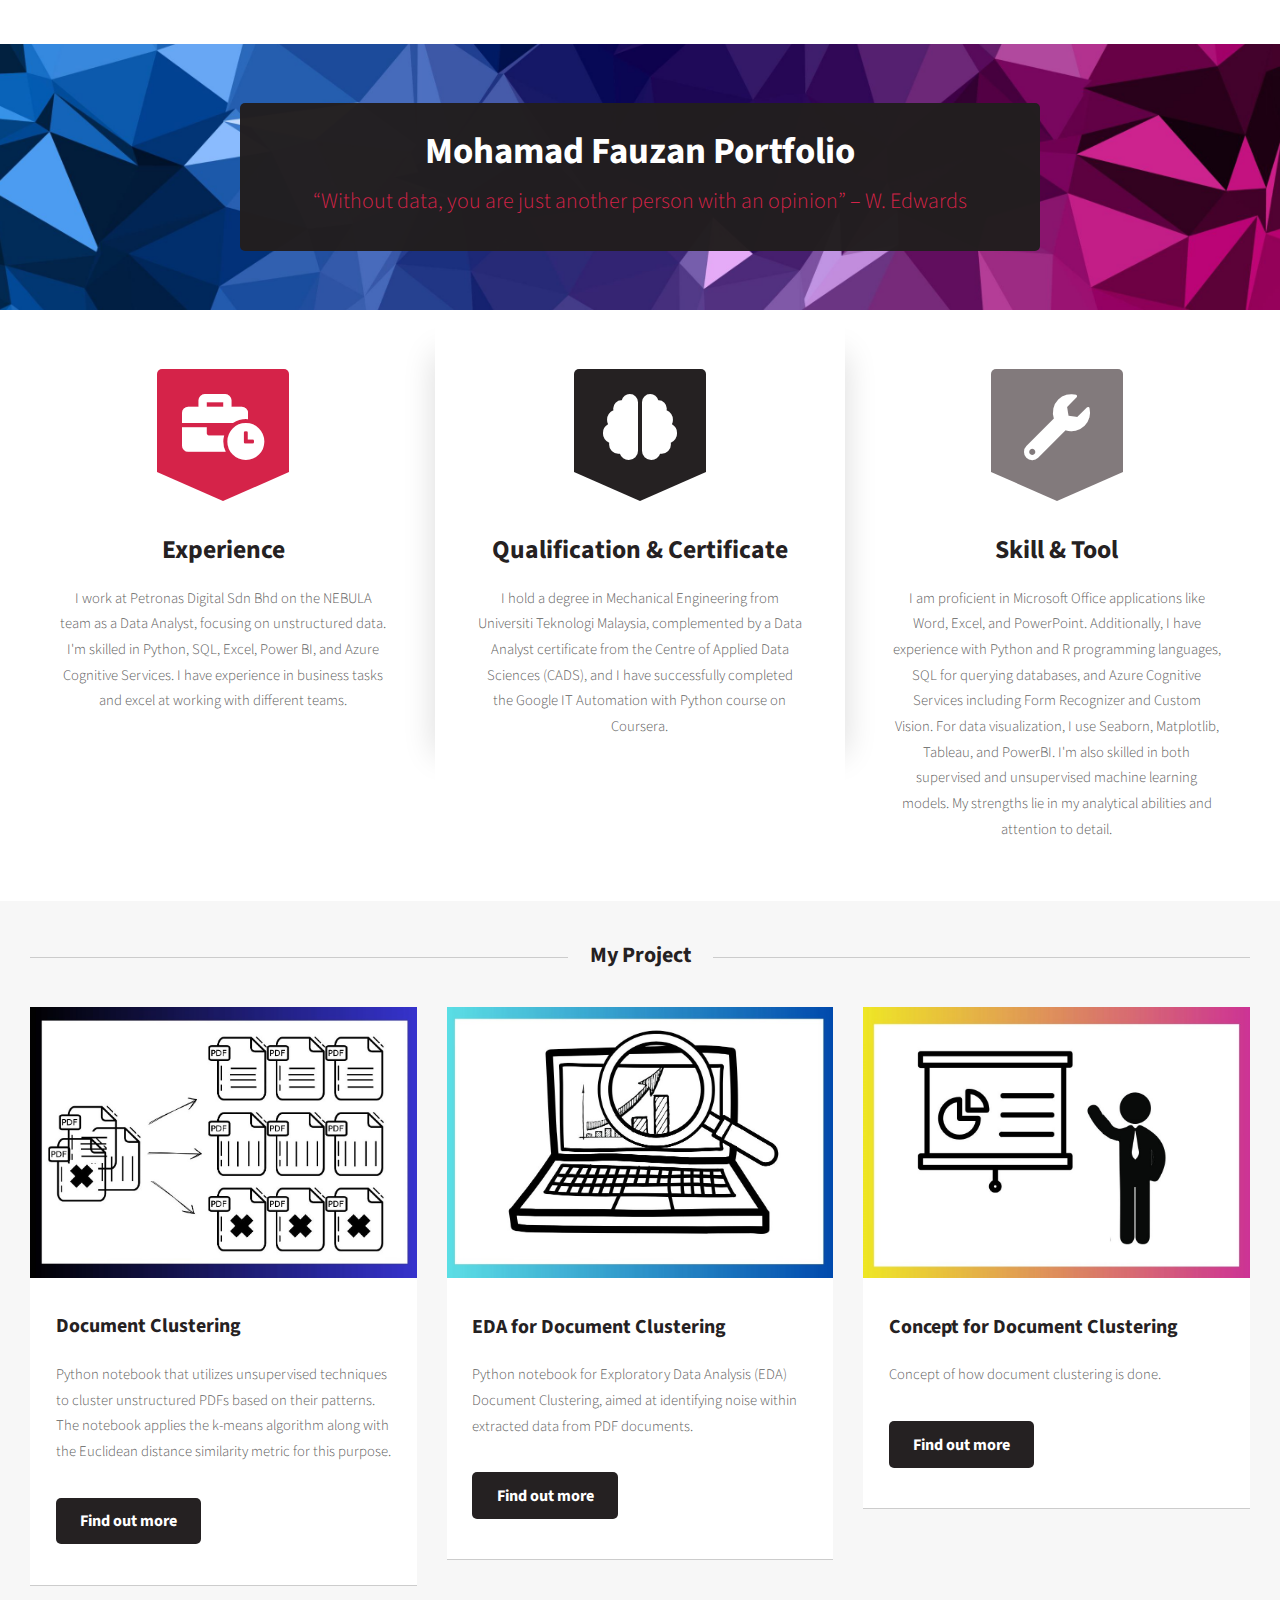
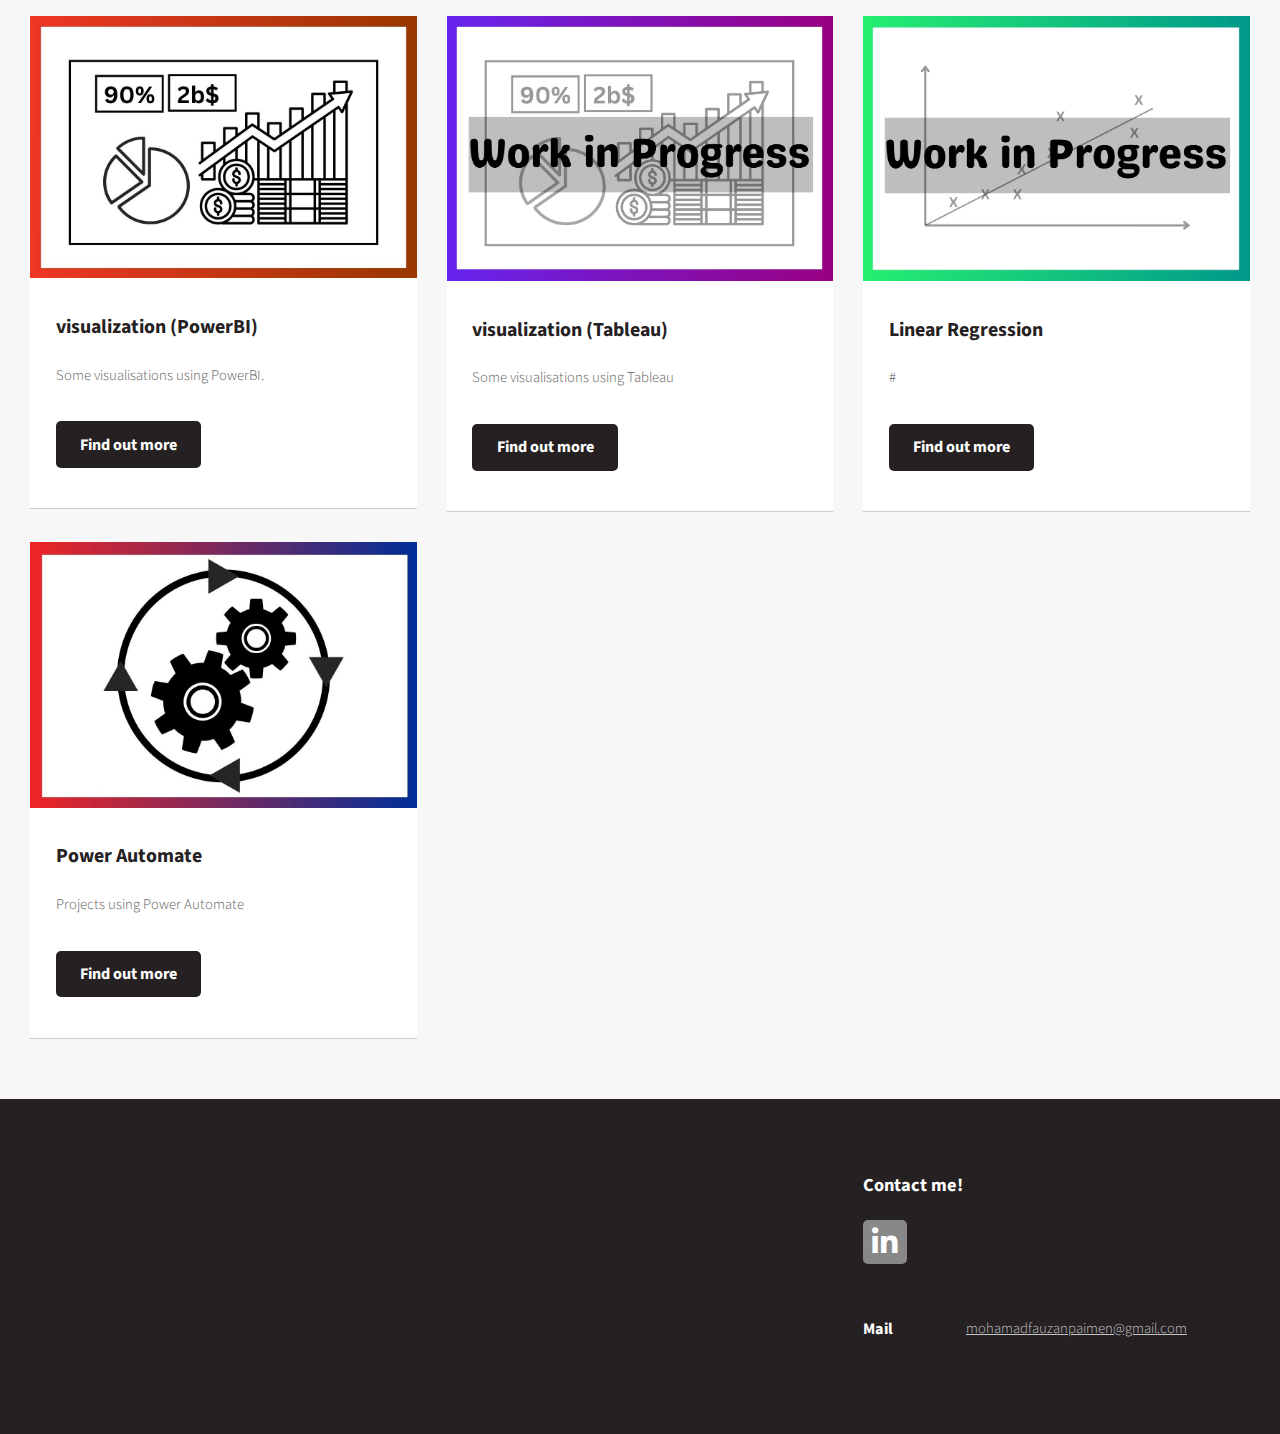
==== commit 81beae04: "Add files via upload" ====
--- a/index.html
+++ b/index.html
@@ -105,7 +105,7 @@
 													<header>
 														<h3>Concept for Document Clustering</h3>
 													</header>
-													<p>Simple concept of how document clustering is done.</p>
+													<p>Concept of how document clustering is done.</p>
 													<footer>
 														<ul class="actions">
 															<li><a href="https://www.canva.com/design/DAF8WJlUKlk/ZVmdMDs8gLG-HhE18AHaGQ/view?utm_content=DAF8WJlUKlk&utm_campaign=designshare&utm_medium=link&utm_source=editor" class="button alt" target="_blank">Find out more</a></li>
@@ -115,13 +115,27 @@
 											</div>
 											<div class="col-4 col-6-medium col-12-small">
 												<section class="box">
-													<a href="#" class="image featured"><img src="images/pic05.jpg" alt="" /></a>
+													<a href="https://github.com/Fauzanpaimen/Visualization-PowerBI" class="image featured" target="_blank"><img src="images/pic05.jpg" alt="" /></a>
 													<header>
 														<h3>visualization (PowerBI)</h3>
 													</header>
 													<p>Some visualisations using PowerBI.</p>
 													<footer>
 														<ul class="actions">
+															<li><a href="https://github.com/Fauzanpaimen/Visualization-PowerBI" class="button alt" target="_blank">Find out more</a></li>
+														</ul>
+													</footer>
+												</section>
+											</div>
+											<div class="col-4 col-6-medium col-12-small">
+												<section class="box">
+													<a href="#" class="image featured"><img src="images/pic06.jpg" alt="" /></a>
+													<header>
+														<h3>visualization (Tableau)</h3>
+													</header>
+													<p>Some visualisations using Tableau</p>
+													<footer>
+														<ul class="actions">
 															<li><a href="#" class="button alt">Find out more</a></li>
 														</ul>
 													</footer>
@@ -129,11 +143,11 @@
 											</div>
 											<div class="col-4 col-6-medium col-12-small">
 												<section class="box">
-													<a href="#" class="image featured"><img src="images/pic06.jpg" alt="" /></a>
-													<header>
-														<h3>visualization (Tableau)</h3>
-													</header>
-													<p>Some visualisations using Tableau</p>
+													<a href="#" class="image featured"><img src="images/pic07.jpg" alt="" /></a>
+													<header>
+														<h3>Linear Regression</h3>
+													</header>
+													<p>#</p>
 													<footer>
 														<ul class="actions">
 															<li><a href="#" class="button alt">Find out more</a></li>
@@ -143,28 +157,14 @@
 											</div>
 											<div class="col-4 col-6-medium col-12-small">
 												<section class="box">
-													<a href="#" class="image featured"><img src="images/pic07.jpg" alt="" /></a>
-													<header>
-														<h3>Linear Regression</h3>
-													</header>
-													<p>#</p>
-													<footer>
-														<ul class="actions">
-															<li><a href="#" class="button alt">Find out more</a></li>
-														</ul>
-													</footer>
-												</section>
-											</div>
-											<div class="col-4 col-6-medium col-12-small">
-												<section class="box">
-													<a href="https://github.com/Fauzanpaimen/PowerAutomateprojects" class="image featured"><img src="images/pic07a.jpg" alt="" /></a>
+													<a href="https://github.com/Fauzanpaimen/PowerAutomateprojects" class="image featured" target="_blank"><img src="images/pic07a.jpg" alt="" /></a>
 													<header>
 														<h3>Power Automate</h3>
 													</header>
 													<p>Projects using Power Automate</p>
 													<footer>
 														<ul class="actions">
-															<li><a href="https://github.com/Fauzanpaimen/PowerAutomateprojects" class="button alt">Find out more</a></li>
+															<li><a href="https://github.com/Fauzanpaimen/PowerAutomateprojects" class="button alt" target="_blank">Find out more</a></li>
 														</ul>
 													</footer>
 												</section>
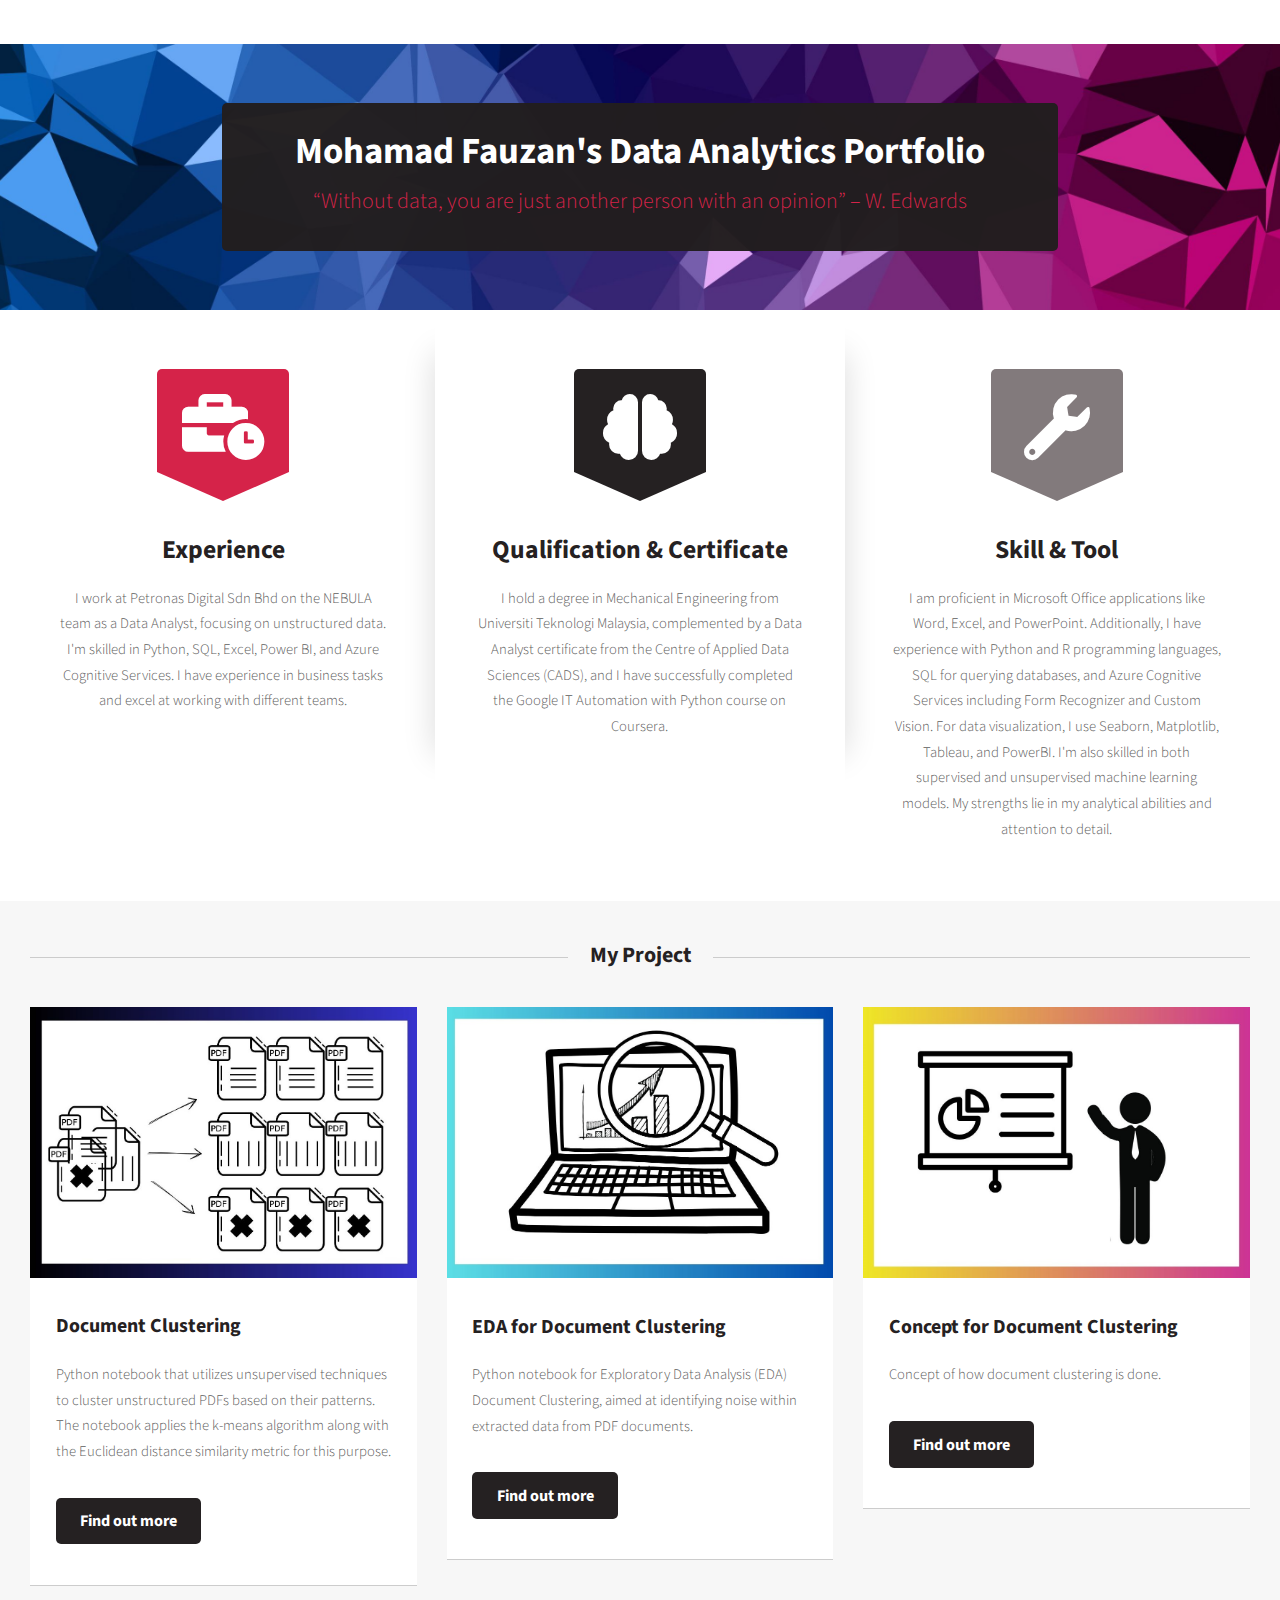
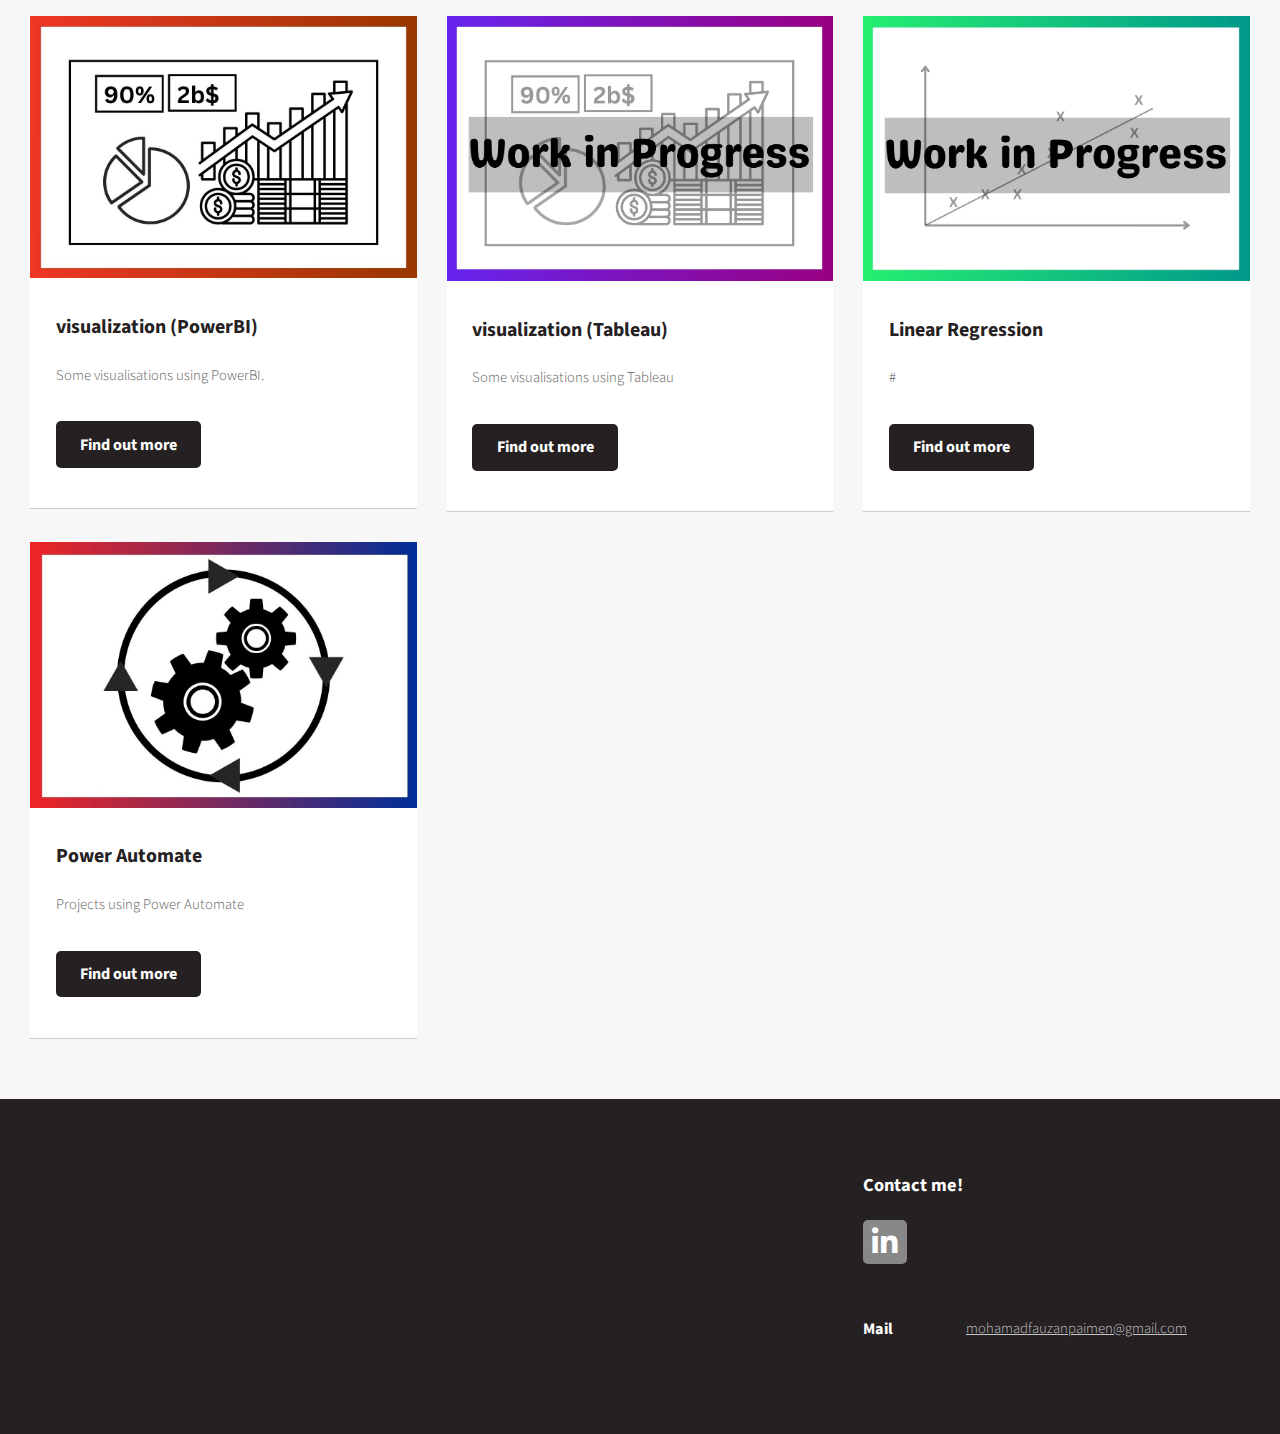
==== commit 62020118: "Update index.html" ====
--- a/index.html
+++ b/index.html
@@ -19,7 +19,7 @@
 					<!-- Banner -->
 						<section id="banner">
 							<header>
-								<h2>Mohamad Fauzan Portfolio</h2>
+								<h2>Mohamad Fauzan's Data Analytics Portfolio</h2>
 								<p>“Without data, you are just another person with an opinion” – W. Edwards</p>
 							</header>
 						</section>
@@ -232,4 +232,4 @@
 			<script src="assets/js/main.js"></script>
 
 	</body>
-</html>+</html>
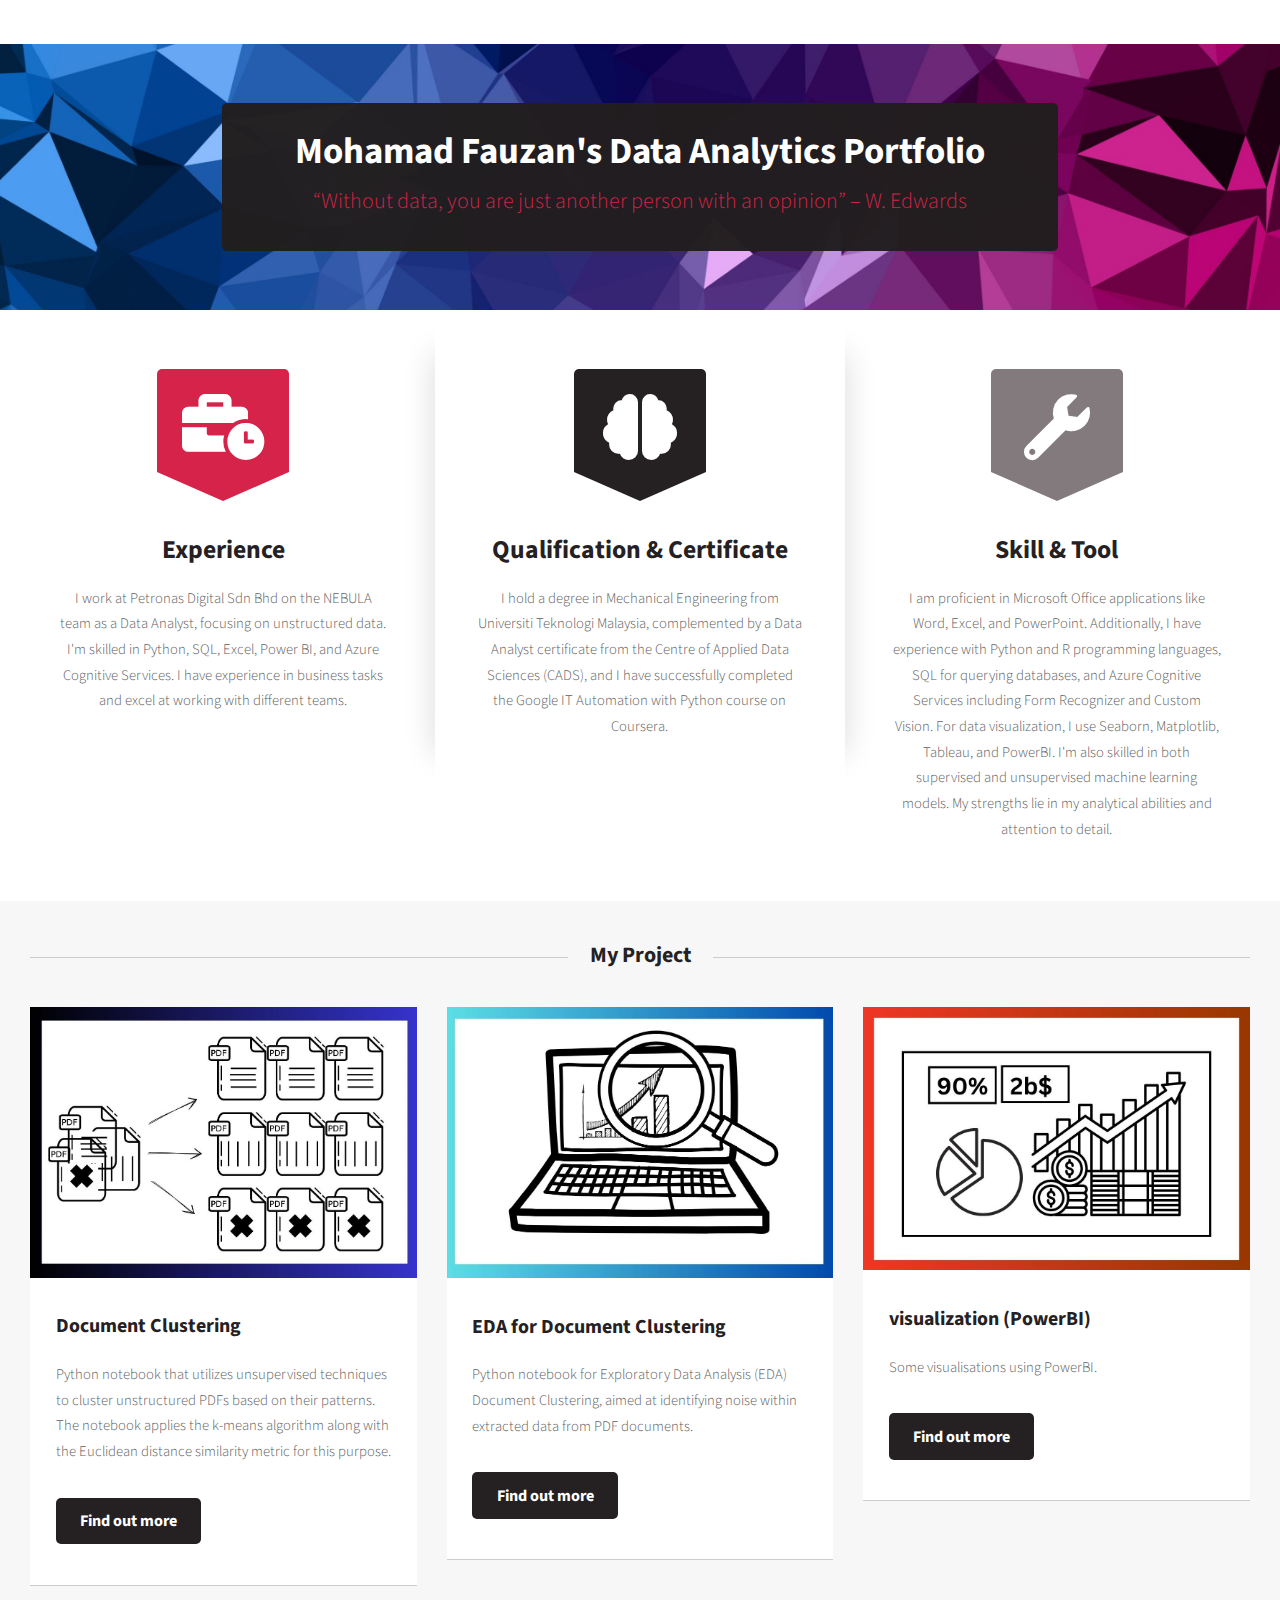
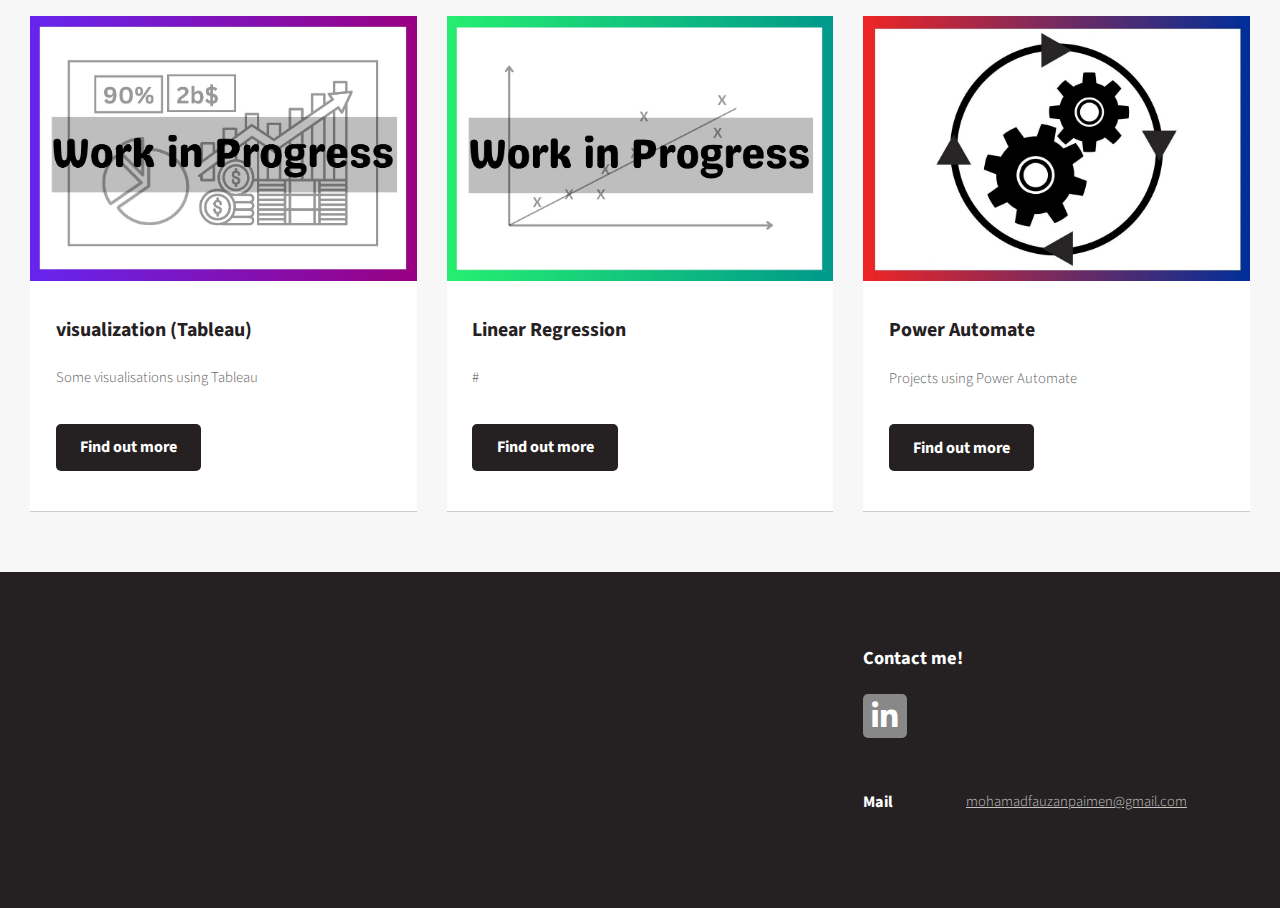
==== commit d2d65c0e: "Add files via upload" ====
--- a/index.html
+++ b/index.html
@@ -73,14 +73,14 @@
 										<div class="row">
 											<div class="col-4 col-6-medium col-12-small">
 												<section class="box">
-													<a href="https://github.com/Fauzanpaimen/Clustering-a-PDF-form-based-on-text-and-coordinate/blob/main/README.md" class="image featured" target="_blank"><img src="images/pic02.jpg" alt="" /></a>
+													<a href="Side-Project1.html" class="image featured" target="_blank"><img src="images/pic02.jpg" alt="" /></a>
 													<header>
 														<h3>Document Clustering</h3>
 													</header>
 													<p>Python notebook that utilizes unsupervised techniques to cluster unstructured PDFs based on their patterns. The notebook applies the k-means algorithm along with the Euclidean distance similarity metric for this purpose.</p>
 													<footer>
 														<ul class="actions">
-															<li><a href="https://github.com/Fauzanpaimen/Clustering-a-PDF-form-based-on-text-and-coordinate/blob/main/README.md" class="button alt" target="_blank">Find out more</a></li>
+															<li><a href="Side-Project1.html" class="button alt" target="_blank">Find out more</a></li>
 														</ul>
 													</footer>
 												</section>
@@ -101,28 +101,14 @@
 											</div>
 											<div class="col-4 col-6-medium col-12-small">
 												<section class="box">
-													<a href="https://www.canva.com/design/DAF8WJlUKlk/ZVmdMDs8gLG-HhE18AHaGQ/view?utm_content=DAF8WJlUKlk&utm_campaign=designshare&utm_medium=link&utm_source=editor" class="image featured" target="_blank"><img src="images/pic04.jpg" alt="" /></a>
-													<header>
-														<h3>Concept for Document Clustering</h3>
-													</header>
-													<p>Concept of how document clustering is done.</p>
-													<footer>
-														<ul class="actions">
-															<li><a href="https://www.canva.com/design/DAF8WJlUKlk/ZVmdMDs8gLG-HhE18AHaGQ/view?utm_content=DAF8WJlUKlk&utm_campaign=designshare&utm_medium=link&utm_source=editor" class="button alt" target="_blank">Find out more</a></li>
-														</ul>
-													</footer>
-												</section>
-											</div>
-											<div class="col-4 col-6-medium col-12-small">
-												<section class="box">
-													<a href="https://github.com/Fauzanpaimen/Visualization-PowerBI" class="image featured" target="_blank"><img src="images/pic05.jpg" alt="" /></a>
+													<a href="https://www.canva.com/design/DAGMPL8nAUA/_iIZ0MxLGD9Xwv1uoYgIJQ/edit?utm_content=DAGMPL8nAUA&utm_campaign=designshare&utm_medium=link2&utm_source=sharebutton" class="image featured" target="_blank"><img src="images/pic05.jpg" alt="" /></a>
 													<header>
 														<h3>visualization (PowerBI)</h3>
 													</header>
 													<p>Some visualisations using PowerBI.</p>
 													<footer>
 														<ul class="actions">
-															<li><a href="https://github.com/Fauzanpaimen/Visualization-PowerBI" class="button alt" target="_blank">Find out more</a></li>
+															<li><a href="https://www.canva.com/design/DAGMPL8nAUA/_iIZ0MxLGD9Xwv1uoYgIJQ/edit?utm_content=DAGMPL8nAUA&utm_campaign=designshare&utm_medium=link2&utm_source=sharebutton" class="button alt" target="_blank">Find out more</a></li>
 														</ul>
 													</footer>
 												</section>
--- a/assets/css/main.css
+++ b/assets/css/main.css
@@ -1580,6 +1580,16 @@
 			left: 1.75em;
 			top: 1.75em;
 			margin: -4.5em 0 4.25em -3.5em;
+		}
+
+		.box.post .image.featured2 {
+			display: block;
+			width: 100%; /* Adjust width as needed */
+			max-width: 100%;
+			margin: 1em 0; /* Space around the image */
+			overflow: hidden;
+			border-radius: 5px; /* Optional: rounding corners */
+			/* Add any other styling specific to featured2 */
 		}
 
 		.box.post header {
@@ -2067,7 +2077,7 @@
 	#header {
 		position: relative;
 		background: #ffffff;
-		padding: 1em 0 4em 0;
+		padding: 0;
 		text-align: center;
 		margin-bottom: 0;
 	}
@@ -2077,12 +2087,12 @@
 	#banner {
 		background: #ffffff url("../../images/03.jpg");
 		background-position: center center;
-		background-size: auto 100%;
+		background-size: cover;
 		background-repeat: no-repeat;
 		text-align: center;
 		position: relative;
 		padding: 6em 0;
-		margin: 3em 0 0 0;
+		margin: 0 0 0 0;
 	}
 
 		#banner header {
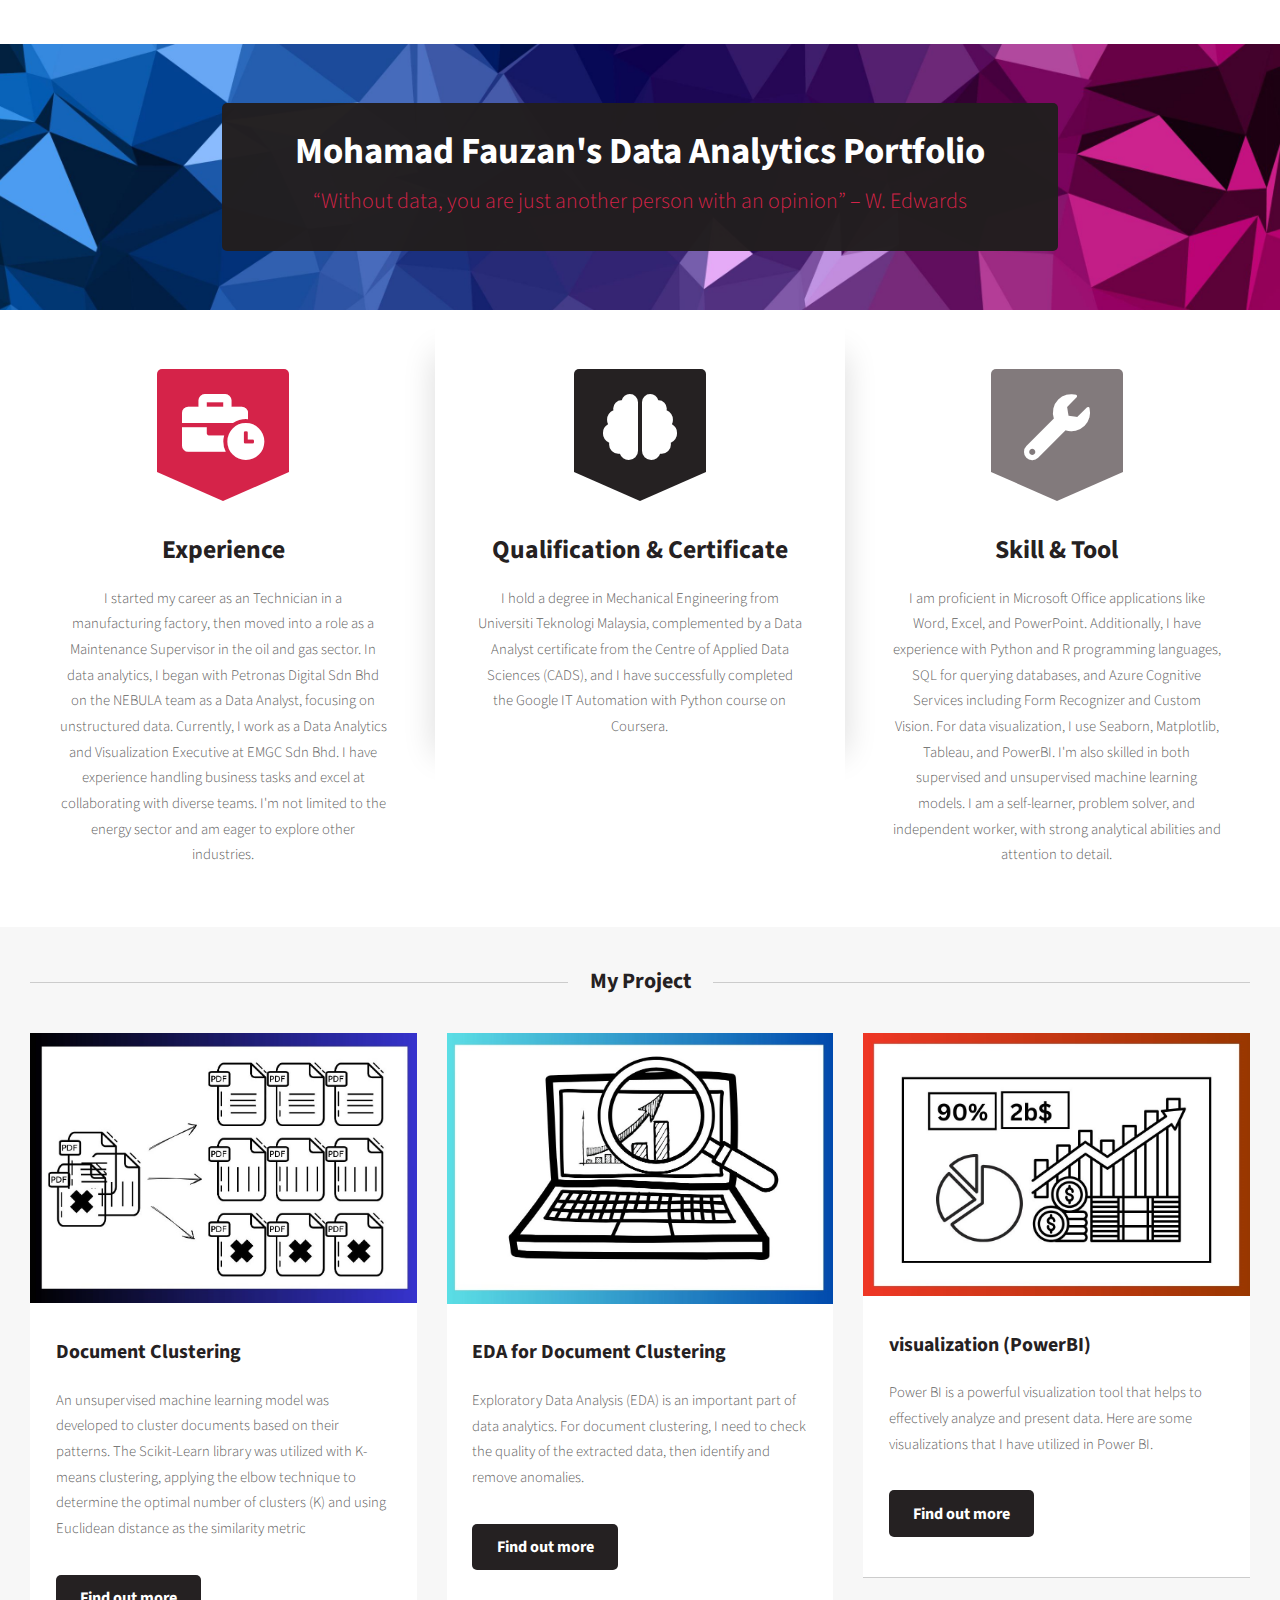
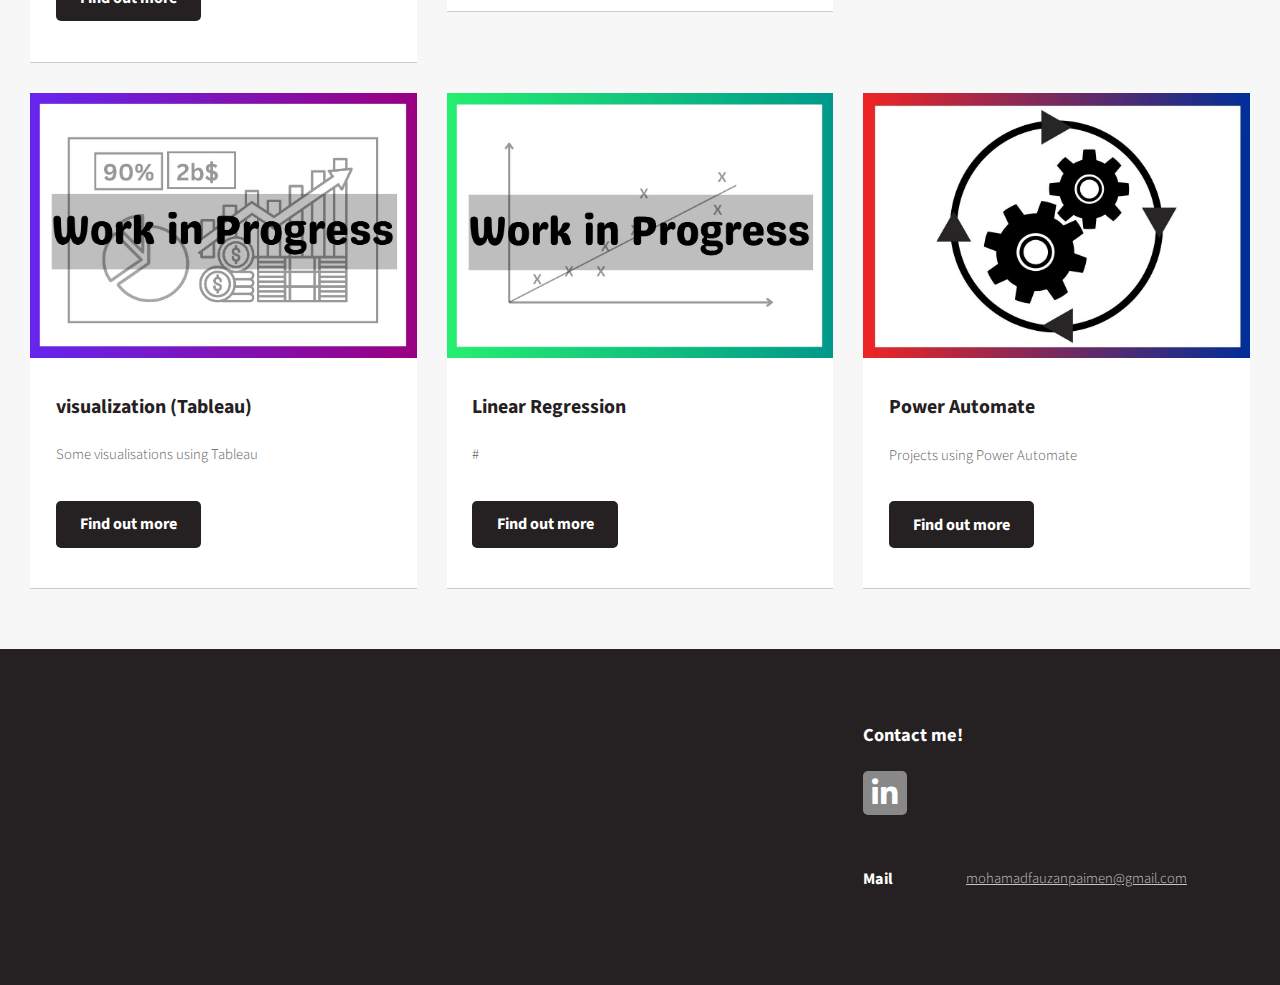
==== commit ef511156: "Add files via upload" ====
--- a/index.html
+++ b/index.html
@@ -33,7 +33,7 @@
 										<header>
 											<h2>Experience</h2>
 										</header>
-										<p>I work at Petronas Digital Sdn Bhd on the NEBULA team as a Data Analyst, focusing on unstructured data. I'm skilled in Python, SQL, Excel, Power BI, and Azure Cognitive Services. I have experience in business tasks and excel at working with different teams.</p>
+										<p>I started my career as an Technician in a manufacturing factory, then moved into a role as a Maintenance Supervisor in the oil and gas sector. In data analytics, I began with Petronas Digital Sdn Bhd on the NEBULA team as a Data Analyst, focusing on unstructured data. Currently, I work as a Data Analytics and Visualization Executive at EMGC Sdn Bhd. I have experience handling business tasks and excel at collaborating with diverse teams. I'm not limited to the energy sector and am eager to explore other industries.</p>
 									</section>
 								</div>
 								<div class="col-4 col-12-medium">
@@ -51,7 +51,7 @@
 										<header>
 											<h2>Skill & Tool</h2>
 										</header>
-										<p>I am proficient in Microsoft Office applications like Word, Excel, and PowerPoint. Additionally, I have experience with Python and R programming languages, SQL for querying databases, and Azure Cognitive Services including Form Recognizer and Custom Vision. For data visualization, I use Seaborn, Matplotlib, Tableau, and PowerBI. I'm also skilled in both supervised and unsupervised machine learning models. My strengths lie in my analytical abilities and attention to detail.</p>
+										<p>I am proficient in Microsoft Office applications like Word, Excel, and PowerPoint. Additionally, I have experience with Python and R programming languages, SQL for querying databases, and Azure Cognitive Services including Form Recognizer and Custom Vision. For data visualization, I use Seaborn, Matplotlib, Tableau, and PowerBI. I'm also skilled in both supervised and unsupervised machine learning models. I am a self-learner, problem solver, and independent worker, with strong analytical abilities and attention to detail.</p>
 									</section>
 								</div>
 							</div>
@@ -77,7 +77,7 @@
 													<header>
 														<h3>Document Clustering</h3>
 													</header>
-													<p>Python notebook that utilizes unsupervised techniques to cluster unstructured PDFs based on their patterns. The notebook applies the k-means algorithm along with the Euclidean distance similarity metric for this purpose.</p>
+													<p>An unsupervised machine learning model was developed to cluster documents based on their patterns. The Scikit-Learn library was utilized with K-means clustering, applying the elbow technique to determine the optimal number of clusters (K) and using Euclidean distance as the similarity metric</p>
 													<footer>
 														<ul class="actions">
 															<li><a href="Side-Project1.html" class="button alt" target="_blank">Find out more</a></li>
@@ -91,7 +91,7 @@
 													<header>
 														<h3>EDA for Document Clustering</h3>
 													</header>
-													<p>Python notebook for Exploratory Data Analysis (EDA) Document Clustering, aimed at identifying noise within extracted data from PDF documents.</p>
+													<p>Exploratory Data Analysis (EDA) is an important part of data analytics. For document clustering, I need to check the quality of the extracted data, then identify and remove anomalies.</p>
 													<footer>
 														<ul class="actions">
 															<li><a href="https://github.com/Fauzanpaimen/Exploratory-Data-Analysis-Document-Clustering" class="button alt" target="_blank">Find out more</a></li>
@@ -101,11 +101,11 @@
 											</div>
 											<div class="col-4 col-6-medium col-12-small">
 												<section class="box">
-													<a href="https://www.canva.com/design/DAGMPL8nAUA/_iIZ0MxLGD9Xwv1uoYgIJQ/edit?utm_content=DAGMPL8nAUA&utm_campaign=designshare&utm_medium=link2&utm_source=sharebutton" class="image featured" target="_blank"><img src="images/pic05.jpg" alt="" /></a>
+													<a href="https://www.canva.com/design/DAGMPL8nAUA/waJUTF7fLKqmo2pctjpoZg/view?utm_content=DAGMPL8nAUA&utm_campaign=designshare&utm_medium=link&utm_source=editor" class="image featured" target="_blank"><img src="images/pic05.jpg" alt="" /></a>
 													<header>
 														<h3>visualization (PowerBI)</h3>
 													</header>
-													<p>Some visualisations using PowerBI.</p>
+													<p>Power BI is a powerful visualization tool that helps to effectively analyze and present data. Here are some visualizations that I have utilized in Power BI.</p>
 													<footer>
 														<ul class="actions">
 															<li><a href="https://www.canva.com/design/DAGMPL8nAUA/_iIZ0MxLGD9Xwv1uoYgIJQ/edit?utm_content=DAGMPL8nAUA&utm_campaign=designshare&utm_medium=link2&utm_source=sharebutton" class="button alt" target="_blank">Find out more</a></li>
